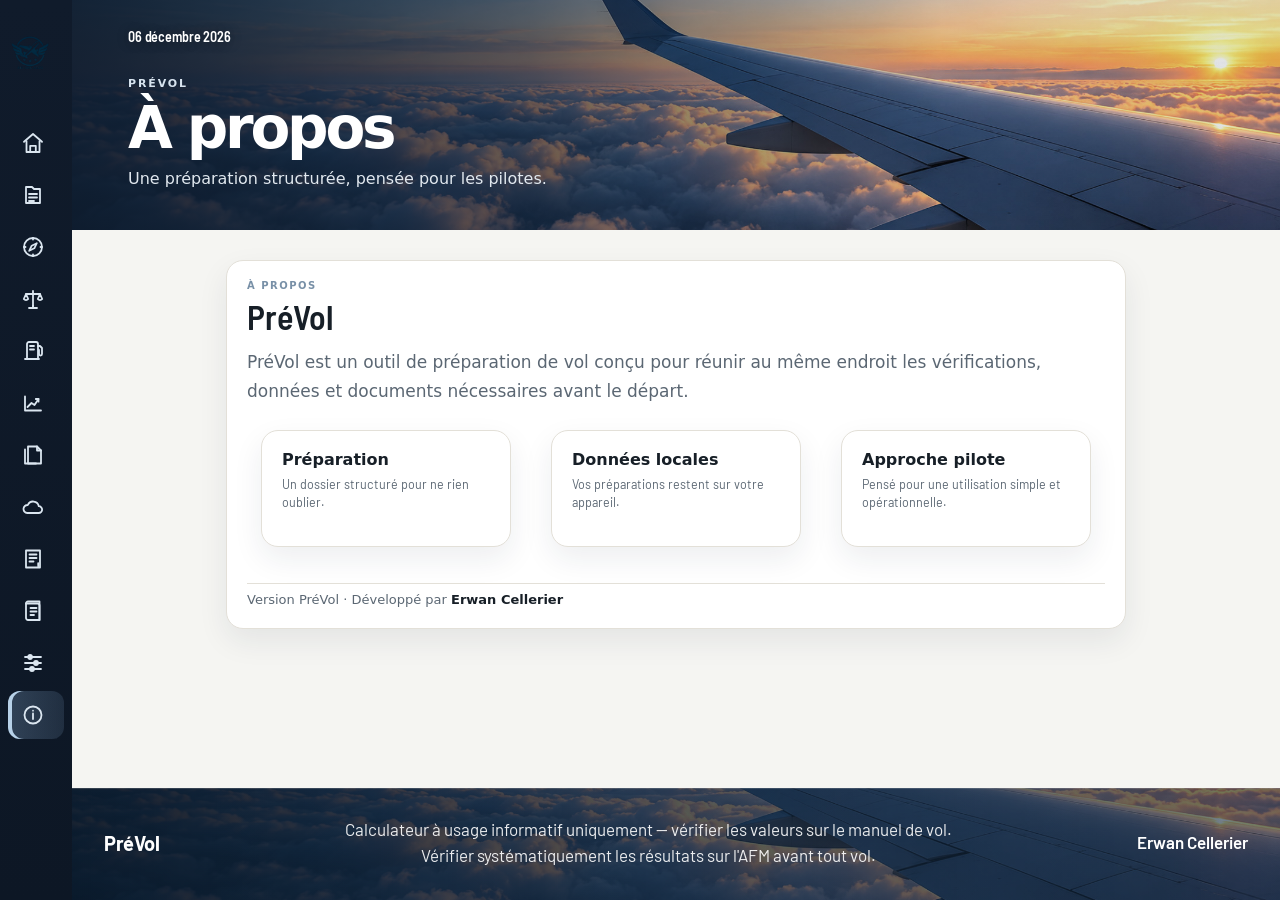
==== a-propos.html @ 547f0817 "Add files via upload" ====
<!DOCTYPE html>

<html lang="fr">
<head>
<meta charset="utf-8"/>
<meta content="width=device-width, initial-scale=1.0, viewport-fit=cover" name="viewport"/>
<title>PréVol — À propos</title>
<meta content="#0a141f" name="theme-color"/>
<link href="./manifest.json" rel="manifest"/>
<link href="./icon-192.png" rel="icon"/>
<link href="./apple-touch-icon.png" rel="apple-touch-icon"/>
<meta content="yes" name="mobile-web-app-capable"/>
<meta content="yes" name="apple-mobile-web-app-capable"/>
<meta content="black-translucent" name="apple-mobile-web-app-status-bar-style"/>
<meta content="PréVol" name="apple-mobile-web-app-title"/>
<script>
// ---- Thème : résolu AVANT le premier affichage ----
// La préférence (auto/light/dark) est en localStorage ; l'attribut
// data-theme sur <html> porte le thème effectivement appliqué. Ce script
// est délibérément placé dans le <head> et exécuté en synchrone : le
// mettre en bas de page ferait apparaître l'interface sombre une fraction
// de seconde avant de basculer en clair.
(function(){
  window.THEME_KEY = 'prevol_theme_v1';
  window.readThemePref = function(){
    try{ return localStorage.getItem(window.THEME_KEY) || 'light'; }catch(e){ return 'auto'; }
  };
  window.applyTheme = function(pref){
    var p = pref || window.readThemePref();
    var dark = true;
    if(p === 'light') dark = false;
    else if(p === 'auto' && window.matchMedia){
      dark = !window.matchMedia('(prefers-color-scheme: light)').matches;
    }
    document.documentElement.setAttribute('data-theme', dark ? 'dark' : 'light');
    var m = document.querySelector('meta[name="theme-color"]');
    if(m) m.setAttribute('content', dark ? '#0a141f' : '#eef1f5');
  };
  window.applyTheme();
  // Suit le réglage iOS en direct quand la préférence est « auto »
  if(window.matchMedia){
    var mq = window.matchMedia('(prefers-color-scheme: light)');
    var onChange = function(){ if(window.readThemePref() === 'auto') window.applyTheme('auto'); };
    if(mq.addEventListener) mq.addEventListener('change', onChange);
    else if(mq.addListener) mq.addListener(onChange);
  }
})();
</script>
<link href="https://fonts.googleapis.com" rel="preconnect"/>
<link href="https://fonts.googleapis.com/css2?family=Barlow+Semi+Condensed:wght@400;500;600;700&amp;family=Barlow:wght@400;500;600&amp;display=swap" rel="stylesheet"/>
<link rel="stylesheet" href="app.css">
<style id="prevol-page-scope">
        /* Page À propos : cette page est un contenu autonome.
           Elle ne doit pas hériter du masque des anciennes vues mono-page. */
        .subpage #pageFlight,.subpage #pageAircraft,.subpage #pageAirport{display:none!important}
        .subpage #pageHome{display:block!important}
        .subpage #pageHome > .about-page-content{display:grid!important}
        </style>
</head>
<body class="subpage" data-view="apropos">
<div class="wrap">
<div class="app-shell">
<aside aria-label="Navigation principale" class="sidebar">
<div class="side-brand">
  <img class="side-brand-logo" src="./logo-air-one-aero.png" alt="Air One Aero">
  <div class="side-brand-copy"><div class="side-name">PréVol</div><div class="side-sub">Préparation de vol</div></div>
</div>
<div class="side-rule"></div>
<nav class="side-nav"><a class="tab nav-page-link" href="index.html"><span class="nav-ico"><svg viewBox="0 0 24 24" aria-hidden="true"><path d="M3 10.8 12 3l9 7.8"/><path d="M5.5 10.2V21h13V10.2"/><path d="M9.2 21v-6.2h5.6V21"/></svg></span><span>Tableau de bord</span></a><a class="tab nav-page-link" href="dossier.html"><span class="nav-ico"><svg viewBox="0 0 24 24" aria-hidden="true"><path d="M5 4h6l2 2h6v14H5z"/><path d="M8 11h8M8 14.5h8M8 18h5"/></svg></span><span>Dossier</span></a><a class="tab nav-page-link" href="navigation.html"><span class="nav-ico"><svg viewBox="0 0 24 24" aria-hidden="true"><circle cx="12" cy="12" r="9"/><path d="m15.8 8.2-2.5 5.1-5.1 2.5 2.5-5.1z"/><path d="M12 3v1.5M21 12h-1.5M12 21v-1.5M3 12h1.5"/></svg></span><span>Navigation</span></a><a class="tab nav-page-link" href="masse-centrage.html"><span class="nav-ico"><svg viewBox="0 0 24 24" aria-hidden="true"><path d="M12 4v15"/><path d="M5 7h14"/><path d="M5 7 2.8 12a2.8 2.8 0 0 0 4.4 0z"/><path d="M19 7 16.8 12a2.8 2.8 0 0 0 4.4 0z"/><path d="M8 21h8"/><path d="M12 19v2"/></svg></span><span>Masse &amp; centrage</span></a><a class="tab nav-page-link" href="carburant.html"><span class="nav-ico"><svg viewBox="0 0 24 24" aria-hidden="true"><path d="M6 20V5a2 2 0 0 1 2-2h7a2 2 0 0 1 2 2v15"/><path d="M4 20h14"/><path d="M9 7h4M9 10.5h4"/><path d="M17 7h2l2 2v6a1.5 1.5 0 0 1-3 0v-4"/></svg></span><span>Carburant</span></a><a class="tab nav-page-link" href="performances.html"><span class="nav-ico"><svg viewBox="0 0 24 24" aria-hidden="true"><path d="M4 19.5V5.5M4 19.5h16"/><path d="m6.5 16 4-4 3 2 4-6"/><path d="M14.8 8H17.5v2.7"/></svg></span><span>Performances</span></a><a class="tab nav-page-link" href="documents.html"><span class="nav-ico"><svg viewBox="0 0 24 24" aria-hidden="true"><path d="M7 3.5h9l4 4V20.5H7z"/><path d="M16 3.5v4h4"/><path d="M4 6.5v14h11"/></svg></span><span>Documents</span></a><a class="tab nav-page-link" href="meteo.html"><span class="nav-ico"><svg viewBox="0 0 24 24" aria-hidden="true"><path d="M6.2 18h11.4a3.4 3.4 0 0 0 .2-6.8A5.8 5.8 0 0 0 6.8 10a4 4 0 0 0-.6 8Z"/></svg></span><span>Météo</span></a><a class="tab nav-page-link" href="notam.html"><span class="nav-ico"><svg viewBox="0 0 24 24" aria-hidden="true"><path d="M5 3.5h14v17H5z"/><path d="M8.5 7.5h7M8.5 11h7M8.5 14.5h4"/><path d="M17.2 16.2v2.3M17.2 20h.01"/></svg></span><span>NOTAM</span></a><a class="tab nav-page-link" href="carnet-de-vol.html"><span class="nav-ico"><svg viewBox="0 0 24 24" aria-hidden="true"><path d="M5 4.5h11.5a2 2 0 0 1 2 2V21H7a2 2 0 0 1-2-2z"/><path d="M5 4.5a2 2 0 0 1 2-2h11.5V21"/><path d="M9.5 9h6M9.5 12.5h6M9.5 16h3.5"/></svg></span><span>Carnet de vol</span></a><a class="tab nav-page-link" href="parametres.html"><span class="nav-ico"><svg viewBox="0 0 24 24" aria-hidden="true"><path d="M4 6h16M4 12h16M4 18h16"/><circle cx="9" cy="6" r="2"/><circle cx="15" cy="12" r="2"/><circle cx="11" cy="18" r="2"/></svg></span><span>Paramètres</span></a><a class="tab nav-page-link active" href="a-propos.html"><span class="nav-ico"><svg viewBox="0 0 24 24" aria-hidden="true"><circle cx="12" cy="12" r="8.5"/><path d="M12 10.5v5.5M12 7.7h.01"/></svg></span><span>À propos</span></a></nav>
<div class="side-spacer"></div>
<div class="side-footer"><span class="net-status"><span class="dot" id="netDot"></span><span id="netStatusLabel">—</span></span><span id="appVersionLine"></span></div>
</aside>
<main class="main-content">
<header class="top">
<div class="hero-copy">
<div class="hero-date" id="hdrDate">—</div>
<div class="hero-kicker">PRÉVOL</div>
<h1>À propos</h1>
<p>Une préparation structurée, pensée pour les pilotes.</p>
</div>
</header>
<div class="page-panel active" id="pageHome">
<section class="card" id="draftBanner" style="display:none;border-color:var(--accent);">
<h2>Dossier en cours retrouvé</h2>
<div class="smallhint" id="draftBannerInfo" style="margin-bottom:10px;"></div>
<div class="btnrow" style="display:flex;gap:10px;flex-wrap:wrap;">
<button class="btnMini primary" id="draftResume" style="flex:1 1 45%;" type="button">Reprendre</button>
<button class="btnMini danger" id="draftDiscard" style="flex:1 1 45%;" type="button">Abandonner</button>
</div>
</section>
<section class="card about-content about-page-content" style="display:grid;gap:24px;max-width:900px;margin:0 auto;">
<div><span class="eyebrow">À PROPOS</span><h2 style="font-size:34px;margin:6px 0 10px;">PréVol</h2><p style="font-size:17px;line-height:1.7;color:var(--muted);margin:0;">PréVol est un outil de préparation de vol conçu pour réunir au même endroit les vérifications, données et documents nécessaires avant le départ.</p></div>
<div class="grid g3">
<div class="card"><b>Préparation</b><p class="smallhint">Un dossier structuré pour ne rien oublier.</p></div>
<div class="card"><b>Données locales</b><p class="smallhint">Vos préparations restent sur votre appareil.</p></div>
<div class="card"><b>Approche pilote</b><p class="smallhint">Pensé pour une utilisation simple et opérationnelle.</p></div>
</div>
<div style="padding-top:8px;border-top:1px solid var(--line);color:var(--muted);font-size:13px;">Version PréVol · Développé par <strong style="color:var(--text);">Erwan Cellerier</strong></div>
</section></div>
<div class="page-panel active" id="pageFlight">
<!-- 1. GENERAL -->
<section class="card view-vol" id="sectionVol">
<h2><span class="idx">01</span> Vol</h2>
<div class="grid g3">
<div class="field"><label>Avion</label>
<select id="aircraftSelect"></select>
<div class="smallhint">Paramètres (masses, bras, tables AFM) dans l'onglet <b>Avions</b>.</div>
</div>
<div class="field"><label>Date (DOF)</label><input id="dof" type="date"/></div>
<div class="field"><label>Départ (ICAO)</label><input id="depIcao" maxlength="4" oninput="this.value=this.value.toUpperCase()" placeholder="LFFI" style="text-transform:uppercase" type="text"/></div>
<div class="field"><label>Arrivée (ICAO)</label><input id="arrIcao" maxlength="4" oninput="this.value=this.value.toUpperCase()" placeholder="LFFI" style="text-transform:uppercase" type="text"/></div>
<div class="field"><label>PIC (nom)</label><input id="picName" placeholder="Nom du commandant de bord" type="text"/></div>
<div class="field"><label>Équipage</label><input id="crew" min="1" type="number" value="1"/></div>
<div class="field opt"><label>Pax total</label><input id="paxTotal" min="0" placeholder="0" type="number"/></div>
<div class="field"><label>Immatriculation</label><input id="registration" readonly="" type="text"/></div>
<div class="field opt"><label>Dégagement (ICAO)</label><input id="altn1" list="apKnownList" maxlength="4" oninput="this.value=this.value.toUpperCase()" placeholder="OACI" style="text-transform:uppercase" type="text"/></div>
<datalist id="apKnownList"></datalist>
</div>
</section>
<!-- 3. MASSE -->
<section class="card view-mass" id="sectionMass">
<div class="section-title-row"><h2><span class="idx">02</span> Masses</h2><a class="section-open-link" href="masse-centrage.html">Ouvrir Masse & centrage ↗</a></div>
<div class="grid g3">
<div class="field"><label>Poids pilote (kg)</label><input id="wPilot" placeholder="kg" type="number"/></div>
<div class="field opt"><label>Poids copilote (kg)</label><input id="wCopilot" placeholder="kg" type="number"/></div>
<div class="field opt"><label>Poids pax arrière (kg)</label><input id="wPaxRear" placeholder="kg" type="number"/></div>
<div class="field opt"><label>Bagages arrière (kg)</label><input id="wBag" placeholder="kg" type="number"/></div>
</div>
<details class="adv" style="display:none;">
<summary>Paramètres avion (masse à vide / bras de levier)</summary>
<div class="grid g3" style="margin-top:12px;">
<div class="field"><label>Masse à vide (kg)</label><input id="emptyWeight" type="number"/></div>
<div class="field"><label>Bras à vide (m)</label><input id="emptyArm" step="0.001" type="number"/></div>
<div class="field"><label>Bras sièges avant (m)</label><input id="armFront" step="0.01" type="number"/></div>
<div class="field"><label>Bras sièges arrière (m)</label><input id="armRear" step="0.01" type="number"/></div>
<div class="field"><label>Bras bagages (m)</label><input id="armBag" step="0.01" type="number"/></div>
<div class="field"><label>Bras réservoir (m)</label><input id="armFuel" step="0.01" type="number"/></div>
</div>
</details>
</section>
<!-- 4. CARBURANT -->
<section class="card view-fuel" id="sectionFuel">
<div class="section-title-row"><h2><span class="idx">03</span> Carburant</h2><a class="section-open-link" href="carburant.html">Ouvrir Carburant ↗</a></div>
<div class="grid g4">
<div class="field"><label>Temps de vol prévu (min)</label><input id="flightTime" placeholder="min" type="number"/></div>
<div class="field"><label>Réserve finale</label>
<select id="reserveType">
<option value="10">TDP de jours (10 min)</option>
<option selected="" value="30">Vol de jour (30 min)</option>
<option value="45">Vol de nuit (45 min)</option>
</select>
</div>
<div class="field"><label>Fuel embarqué (L)</label><input id="fuelOnBoard" placeholder="L" type="number"/>
<div class="smallhint" id="fuelCapacityHint"></div>
</div>
<div class="field" id="altFuelField"><label>Réserve dégagement (L)</label><input id="altReserveL" placeholder="L" type="number"/><div class="smallhint">Carburant nécessaire pour rejoindre <span id="altReserveIcao">le terrain de dégagement</span> depuis la destination.</div></div>
</div>
<details class="adv" style="display:none;">
<summary>Paramètres carburant (consommations, densité)</summary>
<div class="grid g3" style="margin-top:12px;">
<div class="field"><label>Conso croisière (L/h)</label><input id="consoTrip" type="number"/></div>
<div class="field"><label>Conso approche (L/h)</label><input id="consoAppr" type="number"/></div>
<div class="field"><label>Densité carburant (kg/L)</label><input id="fuelDensity" step="0.001" type="number"/></div>
</div>
</details>
</section>
<!-- 4. ENVIRONNEMENT & PISTES -->
<section class="card view-environment" id="sectionEnvironment">
<div class="section-title-row"><h2><span class="idx">04</span> Environnement &amp; pistes</h2><a class="section-open-link" href="performances.html">Ouvrir Performances ↗</a></div>
<div class="subhead wx-only">Bulletin METAR / TAF</div>
<div class="smallhint wx-only" style="margin-bottom:10px;">
      Données Aviation Weather Center (NOAA), gratuites et sans compte.
      Nécessite du réseau ; le dernier bulletin reçu reste consultable hors ligne.
    </div>
<div class="grid g3 wx-only">
<div class="field"><label>Rayon terrains alentour</label>
<select id="wxRadius">
<option value="0">Aucun (vol seul)</option>
<option value="50">50 km</option>
<option selected="" value="100">100 km</option>
<option value="150">150 km</option>
</select>
</div>
<div class="field"><label>Contenu</label>
<select id="wxContent">
<option selected="" value="both">METAR + TAF</option>
<option value="metar">METAR seul</option>
</select>
</div>
<div class="field"><label> </label>
<button class="btnMini primary" id="wxFetchBtn" style="width:100%;" type="button">Récupérer le bulletin</button>
</div>
</div>
<div class="rwyMsg wx-only" id="wxFetchMsg"></div>
<div class="wx-only" id="wxResults" style="margin-top:10px;"></div>
<div class="btnrow wx-only" style="display:flex;gap:10px;flex-wrap:wrap;margin-top:10px;">
<button class="btnMini" id="wxClearBtn" style="display:none;" type="button">Effacer le bulletin</button>
</div>

<div class="smallhint">Le bulletin METAR / TAF se récupère directement dans la section où sont saisis la température, le QNH et le vent.</div>


<div class="subhead" id="depEnvHead" style="margin-top:0;">Départ</div>
<div class="grid g3">
<div class="field"><label>Altitude terrain (ft)</label><input id="terrainAlt" placeholder="ft" type="number"/></div>
<div class="field"><label>Température (°C)</label><input id="temp" placeholder="°C" type="number"/></div>
<div class="field"><label>QNH (hPa)</label><input id="qnh" placeholder="hPa" type="number"/></div>
<div class="field"><label>Vent</label><input id="wind" placeholder="320/20G25" type="text"/><div class="smallhint" id="windDepHint"></div></div>
<div class="field"><label>Nature de piste</label>
<select id="pisteType"><option value="1">Dur</option><option value="1.15">Herbe</option></select>
<div class="smallhint" id="pisteTypeNote"></div>
</div>
<div class="field"><label>État de piste</label>
<select id="pisteEtat"><option value="1">Sèche</option><option value="1.25">Mouillée</option></select>
</div>
<div class="field"><label>Piste (QFU)</label>
<select id="rwyDepSel"></select>
<input id="rwyDepTxt" maxlength="3" placeholder="ex. 07" style="text-transform:uppercase;display:none;" type="text"/>
</div>
</div>
<div class="smallhint" id="wxAutoDep" style="margin-top:6px;color:var(--accent);"></div>
<div class="grid g3" style="margin-top:8px;">
<div class="field"><label>TODA (m)</label><input id="toda" placeholder="m" type="number"/></div>
<div class="field"><label>ASDA (m)</label><input id="asda" placeholder="m" type="number"/></div>
<div class="field"><label>LDA (m)</label><input id="lda" placeholder="m" type="number"/></div>
</div>
<!-- Même terrain mais vol long : la météo peut changer pendant le vol -->
<div id="sameFieldWxBlock" style="display:none;">
<div class="subhead">Météo à l'atterrissage <span style="text-transform:none;font-family:var(--body);">(vol ≥ 60 min — même terrain)</span></div>
<div class="grid g3">
<div class="field"><label>Température (°C)</label><input id="tempLdg" placeholder="°C" type="number"/></div>
<div class="field"><label>QNH (hPa)</label><input id="qnhLdg" placeholder="hPa" type="number"/></div>
<div class="field"><label>Vent</label><input id="windLdg" placeholder="320/20G25" type="text"/><div class="smallhint" id="windLdgHint"></div></div>
<div class="field"><label>Piste à l'atterrissage</label>
<select id="rwyLdgSel"></select>
<input id="rwyLdgTxt" maxlength="3" placeholder="ex. 25" style="text-transform:uppercase;display:none;" type="text"/>
</div>
</div>
<div class="grid g3" style="margin-top:8px;">
<div class="field"><label>LDA de cette piste (m)</label><input id="ldaLdg" placeholder="m" type="number"/></div>
<div class="field"><label>Nature de piste</label>
<select id="pisteTypeLdg"><option value="1">Dur</option><option value="1.15">Herbe</option></select>
<div class="smallhint" id="pisteTypeLdgNote"></div>
</div>
<div class="field"><label>État de piste</label>
<select id="pisteEtatLdg"><option value="1">Sèche</option><option value="1.25">Mouillée</option></select>
</div>
</div>
<div class="smallhint" style="margin-top:6px;">Laisse les champs météo vides pour réutiliser les conditions du décollage. Choisir la piste d'atterrissage remplit automatiquement sa LDA et son revêtement.</div>
<div class="smallhint" id="wxAutoLdg" style="margin-top:4px;color:var(--accent);"></div>
</div>
<div id="arrRunwayBlock" style="display:none;">
<div class="subhead">Arrivée — <span id="arrRunwayIcao"></span></div>
<div class="grid g3">
<div class="field"><label>Altitude terrain (ft)</label><input id="terrainAltArr" placeholder="ft" type="number"/></div>
<div class="field"><label>Température (°C)</label><input id="tempArr" placeholder="°C" type="number"/></div>
<div class="field"><label>QNH (hPa)</label><input id="qnhArr" placeholder="hPa" type="number"/></div>
<div class="field"><label>Vent</label><input id="windArr" placeholder="320/20G25" type="text"/><div class="smallhint" id="windArrHint"></div></div>
<div class="field"><label>Nature de piste</label>
<select id="pisteTypeArr"><option value="1">Dur</option><option value="1.15">Herbe</option></select>
<div class="smallhint" id="pisteTypeArrNote"></div>
</div>
<div class="field"><label>État de piste</label>
<select id="pisteEtatArr"><option value="1">Sèche</option><option value="1.25">Mouillée</option></select>
</div>
<div class="field"><label>Piste (QFU)</label>
<select id="rwyArrSel"></select>
<input id="rwyArrTxt" maxlength="3" placeholder="ex. 25" style="text-transform:uppercase;display:none;" type="text"/>
</div>
</div>
<div class="smallhint" id="wxAutoArr" style="margin-top:6px;color:var(--accent);"></div>
<div class="grid g3" style="margin-top:8px;">
<div class="field"><label>TODA (m)</label><input id="todaArr" placeholder="m" type="number"/></div>
<div class="field"><label>ASDA (m)</label><input id="asdaArr" placeholder="m" type="number"/></div>
<div class="field"><label>LDA (m)</label><input id="ldaArr" placeholder="m" type="number"/></div>
</div>
</div>
<!-- Enregistrement d'une piste dans la base de données -->
<div class="rwyEditor" id="rwyEditor" style="display:none;">
<div class="rwyEdHead">
<h3>Enregistrer une piste</h3>
<div class="rwyEdIcaoPick">
<select id="rwyEdIcaoSel"></select>
<input id="rwyEdIcaoTxt" maxlength="4" placeholder="OACI" style="text-transform:uppercase;display:none;" type="text"/>
</div>
</div>
<div class="grid g3">
<div class="field"><label>Piste (numéro)</label><input id="rwyEdDesig" maxlength="3" placeholder="ex. 03" style="text-transform:uppercase" type="text"/></div>
<div class="field"><label>Orientation magnétique (°)</label><input id="rwyEdQfu" max="359" min="0" placeholder="ex. 072" type="number"/></div>
<div class="field"><label>Altitude terrain (ft)</label><input id="rwyEdElev" placeholder="ft" type="number"/></div>
<div class="field"><label>Revêtement</label>
<select id="rwyEdSurface"><option value="1">Dur</option><option value="1.15">Herbe</option></select>
</div>
</div>
<div class="grid g3" style="margin-top:8px;">
<div class="field"><label>TODA (m)</label><input id="rwyEdToda" placeholder="m" type="number"/></div>
<div class="field"><label>ASDA (m)</label><input id="rwyEdAsda" placeholder="m" type="number"/></div>
<div class="field"><label>LDA (m)</label><input id="rwyEdLda" placeholder="m" type="number"/></div>
</div>
<div class="btnrow">
<button class="primary" id="rwyEdSave" type="button">Enregistrer la piste</button>
<button id="rwyEdCancel" type="button">Annuler</button>
</div>
<div class="rwyMsg" id="rwyEdMsg"></div>
</div>
<div class="smallhint" id="apStatusHint" style="margin-top:12px;"></div>
<div class="btnrow" style="display:flex;gap:10px;flex-wrap:wrap;margin-top:10px;">
<button class="btnMini" id="rwyAddBtn" type="button">+ Ajouter / modifier une piste</button>
</div>
</section>
<!-- 5. OPTIONNEL / CARTOUCHE -->
<section class="card view-folder" id="sectionCartouche">
<h2><span class="idx">05</span> Cartouche folder <span style="font-weight:400;color:var(--muted);text-transform:none;font-family:var(--body);font-size:12px;">(pour la page de garde du PDF)</span></h2>
<div class="grid g3">
<div class="field opt"><label>MEL</label><input id="mel" placeholder="RAS" type="text"/></div>
<div class="field opt"><label>PPR</label><input id="ppr" placeholder="N/A" type="text"/></div>
<div class="field opt"><label>EOBT (UTC)</label><input id="eobt" type="time"/></div>
</div>
</section>
<!-- 7. DOCUMENTS & PILOTE -->
<section class="card view-docs" id="sectionDocs">
<div class="section-title-row"><h2><span class="idx">06</span> Documents &amp; Pilote</h2><a class="section-open-link" href="documents.html">Ouvrir Documents ↗</a></div>
<div class="subhead">Documents avion</div>
<div class="checklist">
<label class="chk"><input id="docAFM" type="checkbox"/><span>Manuel de vol (AFM)</span></label>
<label class="chk"><input id="docCertReg" type="checkbox"/><span>Certificat d'immatriculation</span></label>
<label class="chk"><input id="docCertNav" type="checkbox"/><span>Certificat de navigabilité</span></label>
<label class="chk"><input id="docNoise" type="checkbox"/><span>Certificat de limitation de nuisance</span></label>
<label class="chk"><input id="docRadioLic" type="checkbox"/><span>Licence de station radio</span></label>
<label class="chk"><input id="docInsurance" type="checkbox"/><span>Attestation d'assurance RC</span></label>
<label class="chk"><input id="docTechLog" type="checkbox"/><span>Carnet de route / carnet de suivi</span></label>
<label class="chk"><input id="docWeighing" type="checkbox"/><span>Rapport de pesée</span></label>
<label class="chk"><input id="docIntercept" type="checkbox"/><span>Signaux visuels d'interception</span></label>
<label class="chk"><input id="docSAR" type="checkbox"/><span>Infos SAR de la zone survolée</span></label>
<label class="chk"><input id="docMEL" type="checkbox"/><span>MEL</span></label>
</div>
<div class="subhead">Documents pilote</div>
<div class="checklist">
<label class="chk"><input id="docLicence" type="checkbox"/><span>Licence</span></label>
<label class="chk"><input id="docMedical" type="checkbox"/><span>Certificat médical</span></label>
<label class="chk"><input id="docId" type="checkbox"/><span>Pièce d'identité / passeport / visa / vaccins</span></label>
<label class="chk"><input id="docDoc" type="checkbox"/><span>Documentation</span></label>
</div>
<div class="subhead">IMSAFE — Aptitude du pilote</div>
<div class="checklist">
<label class="chk"><input class="imsafe" id="imIllness" type="checkbox"/><span><b>I</b>llness — un symptôme ?</span></label>
<label class="chk"><input class="imsafe" id="imMedication" type="checkbox"/><span><b>M</b>edication — traitement en cours ?</span></label>
<label class="chk"><input class="imsafe" id="imStress" type="checkbox"/><span><b>S</b>tress — pression, soucis ?</span></label>
<label class="chk"><input class="imsafe" id="imAlcohol" type="checkbox"/><span><b>A</b>lcohol — consommé dans les 8h ?</span></label>
<label class="chk"><input class="imsafe" id="imFatigue" type="checkbox"/><span><b>F</b>atigue — pas assez reposé ?</span></label>
<label class="chk"><input class="imsafe" id="imEmotion" type="checkbox"/><span><b>E</b>motion — perturbé ?</span></label>
</div>
<div class="imsafe-status" id="imsafeStatus"></div>
</section>
<!-- 8. METEO & NOTAM -->
<section class="card view-weather" id="sectionWeather">
<div class="section-title-row wx-only notam-only"><h2 class="wx-only notam-only"><span class="idx">07</span> Météo &amp; NOTAM</h2><a class="section-open-link" href="meteo.html">Ouvrir Météo ↗</a></div>
<div class="subhead wx-only">Éléments consultés</div>
<div class="checklist wx-only">
<label class="chk"><input id="wxEuroc" type="checkbox"/><span>EUROC</span></label>
<label class="chk"><input id="wxSigChart" type="checkbox"/><span>SIG WX Chart</span></label>
<label class="chk"><input id="wxWintem" type="checkbox"/><span>WINTEM</span></label>
<label class="chk"><input id="wxSigmet" type="checkbox"/><span>SIGMET / METAR / TAF</span></label>
<label class="chk"><input id="wxMinima" type="checkbox"/><span>Planning minima</span></label>
<label class="chk"><input id="wxMaritime" type="checkbox"/><span>Survol maritime (vagues, T° eau)</span></label>
</div>
<div class="field wx-only" style="margin-top:12px;"><label>Minima de planification (T/O, dégagements, destination)</label><textarea id="wxMinimaText" placeholder="ICAO / RWY-APP / minima / météo / remarques"></textarea></div>
<div class="smallhint">Le bulletin METAR / TAF se récupère directement dans la section où sont saisis la température, le QNH et le vent.</div>

<div class="subhead wx-only">Cartes (TEMSI / WINTEM / SIGWX)</div>
<div class="smallhint wx-only" style="margin-bottom:10px;">
      Les cartes Météo-France ne sont pas récupérables automatiquement (accès Aeroweb
      authentifié, images sous copyright). Télécharge ton dossier depuis Aeroweb, puis
      importe-le ici : ses pages seront jointes à la fin du document généré.
    </div>
<div class="btnrow wx-only" style="display:flex;gap:10px;flex-wrap:wrap;">
<a class="btnMini" href="https://aviation.meteo.fr/login.php" rel="noopener" target="_blank">Ouvrir Aeroweb ↗</a>
<label class="btnMini primary" for="wxDocInput" style="cursor:pointer;">Importer le dossier (PDF)</label>
<input accept="application/pdf,image/*" id="wxDocInput" style="display:none;" type="file"/>
<button class="btnMini" id="wxDocClear" style="display:none;" type="button">Retirer</button>
</div>
<div class="rwyMsg wx-only" id="wxDocMsg"></div>
<div class="wx-only" id="wxDocPreview"></div>
<div class="subhead notam-only">NOTAMs</div>
<div class="checklist notam-only">
<label class="chk"><input id="notamAirport" type="checkbox"/><span>NOTAMs aérodrome</span></label>
<label class="chk"><input id="notamFir" type="checkbox"/><span>NOTAMs FIR</span></label>
<label class="chk"><input id="notamAip" type="checkbox"/><span>AIP SUP / AIC</span></label>
<label class="chk"><input id="notamRaim" type="checkbox"/><span>RAIM check</span></label>
</div>
<div class="smallhint notam-only" style="margin:10px 0;">
      Les NOTAM français (PIB Trajet) proviennent du SIA / Olivia, qui exige une
      authentification : ils ne peuvent pas être récupérés automatiquement.
      Génère ton PIB puis importe-le ici — ses pages seront jointes au dossier,
      juste après la page NOTAM.
    </div>
<div class="btnrow notam-only" style="display:flex;gap:10px;flex-wrap:wrap;">
<a class="btnMini" href="https://sofia-briefing.aviation-civile.gouv.fr/" rel="noopener" target="_blank">Ouvrir SOFIA-Briefing ↗</a>
<label class="btnMini primary" for="ntmDocInput" style="cursor:pointer;">Importer le PIB (PDF)</label>
<input accept="application/pdf,image/*" id="ntmDocInput" style="display:none;" type="file"/>
<button class="btnMini" id="ntmDocClear" style="display:none;" type="button">Retirer</button>
</div>
<div class="rwyMsg notam-only" id="ntmDocMsg"></div>
<div class="notam-only" id="ntmDocPreview"></div>
<div class="subhead wx-only">Annexe libre</div>
<div class="smallhint wx-only" style="margin-bottom:10px;">
      Tout document ou photo à joindre au dossier (devis, autorisation, carte
      annotée, capture d'écran…) : les pages seront ajoutées à la toute fin
      du document imprimé.
    </div>
<div class="btnrow wx-only" style="display:flex;gap:10px;flex-wrap:wrap;">
<label class="btnMini primary" for="freeDocInput" style="cursor:pointer;">Ajouter une pièce jointe (PDF/photo)</label>
<input accept="application/pdf,image/*" id="freeDocInput" style="display:none;" type="file"/>
<button class="btnMini" id="freeDocClear" style="display:none;" type="button">Retirer</button>
</div>
<div class="rwyMsg wx-only" id="freeDocMsg"></div>
<div class="wx-only" id="freeDocPreview"></div>
</section>
<!-- 11. EQUIPEMENTS SECURITE -->
<section class="card view-decision" id="sectionSafety">
<h2><span class="idx">08</span> Équipements de sécurité &amp; TEM</h2>
<div class="checklist">
<label class="chk"><input id="eqFirstAid" type="checkbox"/><span>Trousse premiers secours</span></label>
<label class="chk"><input id="eqOxygen" type="checkbox"/><span>Oxygène supplémentaire</span></label>
<label class="chk"><input id="eqExtinguisher" type="checkbox"/><span>Extincteur à main</span></label>
<label class="chk"><input id="eqLifeJacket" type="checkbox"/><span>Gilet de sauvetage</span></label>
<label class="chk"><input id="eqLifeRaft" type="checkbox"/><span>Canot de sauvetage</span></label>
<label class="chk"><input id="eqPaxBrief" type="checkbox"/><span>Consignes passagers données</span></label>
<label class="chk"><input id="eqVest" type="checkbox"/><span>Gilet jaune de sécurité</span></label>
</div>
</section>
<!-- 12. MENACES GENERALES & DECISION -->
<section class="card view-decision" id="sectionDecision">
<h2><span class="idx">09</span> Menaces générales &amp; décision</h2>
<div class="field"><label>Revue des menaces spécifiques du vol &amp; mitigations</label><textarea id="genThreats"></textarea></div>
<div class="grid g2">
<div class="field"><label>Décision</label>
<select id="decision"><option value="GO">GO</option><option value="NOGO">NOGO</option></select>
</div>
<div class="field opt"><label>Commentaire décision</label><input id="decisionNote" type="text"/></div>
</div>
</section>
<div class="runbar">
<button id="computeBtn">Calculer</button>
<button id="saveDossierBtn">Enregistrer</button>
<button disabled="" id="pdfBtn">Générer PDF</button>
</div>
<div class="results" id="results">
<div class="verdict" id="verdict"></div>
<div class="feuille" id="resultSheet"></div>
<section class="card" id="lastMinuteCard">
<h2>Dernière minute</h2>
<div class="smallhint" style="margin-bottom:12px;">
        Conditions reçues au point d'attente : corrige ici sans rouvrir le
        formulaire. Chaque modification recalcule immédiatement et met à jour
        les résultats ci-dessus. Les valeurs sont reportées dans le dossier.
      </div>
<div class="grid g2">
<div class="field"><label>Vent</label>
<input class="noSave" id="lmWind" placeholder="320/20G25" type="text"/>
</div>
<div class="field"><label>Piste</label>
<select class="noSave" id="lmRwy"></select>
</div>
<div class="field"><label>Température (°C)</label>
<input class="noSave" id="lmTemp" placeholder="°C" type="number"/>
</div>
<div class="field"><label>QNH (hPa)</label>
<input class="noSave" id="lmQnh" placeholder="hPa" type="number"/>
</div>
</div>
<div class="readout" id="lmDelta" style="margin-top:12px;"></div>
</section>
<section class="card" id="loadFixCard" style="display:none;">
<h2>Correction de chargement</h2>
<div id="loadFixBody"></div>
</section>
</div>
<div id="printReportWrap">
<div class="hint" id="printHint"></div>
<div class="btnrow" style="display:flex;gap:10px;flex-wrap:wrap;margin-bottom:16px;">
<button class="btnMini primary" id="reportPrintBtn" style="flex:1 1 auto;padding:14px;" type="button">🖨️ Imprimer / Enregistrer en PDF</button>
<button class="btnMini" id="reportNewFlightBtn" style="flex:1 1 auto;padding:14px;" type="button">✈︎ Nouveau dossier de vol</button>
</div>
<div id="printScaler"><div id="printReport"></div></div>
</div>
</div><!-- /pageFlight -->
<!-- ==================== PAGE 2 : AVIONS ==================== -->
<div class="page-panel" id="pageAircraft">
<section class="card">
<h2>Avions enregistrés</h2>
<div id="acList"></div>
<div class="btnrow" style="display:flex;gap:10px;flex-wrap:wrap;margin-top:12px;">
<button class="btnMini primary" id="acNewBtn" type="button">+ Nouvel avion</button>
<button class="btnMini" id="acShareBtn" type="button">Partager / sauvegarder</button>
</div>
<div id="acShareZone" style="display:none;margin-top:12px;">
<label>Base avions</label>
<textarea id="acShareText" style="min-height:80px;font-family:var(--code);font-size:11px;"></textarea>
<div class="btnrow" style="display:flex;gap:10px;margin-top:8px;flex-wrap:wrap;">
<button class="btnMini" id="acImportBtn" type="button">Restaurer depuis le texte</button>
<button class="btnMini" id="acLinkBtn" type="button">Créer un lien de partage</button>
</div>
<div class="rwyMsg" id="acShareMsg"></div>
</div>
</section>
<!-- Questionnaire guidé -->
<section class="card" id="acWizardCard" style="display:none;">
<h2><span id="wizTitle">Nouvel avion</span></h2>
<div class="wizBar"><div class="wizBarFill" id="wizBarFill"></div></div>
<div class="wizStepLabel" id="wizStepLabel"></div>
<div class="wizIntro" id="wizIntro"></div>
<div id="wizBody"></div>
<div class="rwyMsg" id="wizMsg"></div>
<div class="btnrow" style="display:flex;gap:10px;flex-wrap:wrap;margin-top:16px;">
<button class="btnMini" id="wizPrevBtn" type="button">Précédent</button>
<button class="btnMini primary" id="wizNextBtn" type="button">Suivant</button>
<button class="btnMini" id="wizQuitBtn" type="button">Abandonner</button>
</div>
</section>
<!-- Fiche avion (saisie / vérification) -->
<section class="card" id="acEditorCard" style="display:none;">
<h2>Fiche avion <span style="font-weight:400;color:var(--muted);text-transform:none;font-family:var(--body);font-size:12px;">(saisie directe)</span></h2>
<div class="subhead" style="margin-top:0;">Identification</div>
<div class="grid g3">
<div class="field"><label>Immatriculation</label><input id="acfKey" maxlength="10" placeholder="F-GTPD" style="text-transform:uppercase" type="text"/></div>
<div class="field"><label>Type</label><input id="acfType" placeholder="DR400-140B" type="text"/></div>
<div class="field"><label>Libellé affiché</label><input id="acfLabel" placeholder="F-GTPD — Robin DR400-140B" type="text"/></div>
</div>
<div class="subhead">Masse &amp; centrage</div>
<div class="grid g3">
<div class="field"><label>Masse à vide (kg)</label><input id="acfEmptyWeight" placeholder="kg" type="number"/></div>
<div class="field"><label>Bras à vide (m)</label><input id="acfEmptyArm" placeholder="m" step="0.001" type="number"/></div>
<div class="field"><label>Bras sièges avant (m)</label><input id="acfArmFront" placeholder="m" step="0.01" type="number"/></div>
<div class="field"><label>Bras sièges arrière (m)</label><input id="acfArmRear" placeholder="m" step="0.01" type="number"/></div>
<div class="field"><label>Bras bagages (m)</label><input id="acfArmBag" placeholder="m" step="0.01" type="number"/></div>
<div class="field"><label>Bras réservoir (m)</label><input id="acfArmFuel" placeholder="m" step="0.01" type="number"/></div>
</div>
<div class="subhead">Enveloppe de centrage</div>
<div class="grid g3">
<div class="field"><label>Limite avant basse (mm)</label><input id="acfEnvFwdLow" placeholder="mm" type="number"/></div>
<div class="field"><label>Limite avant haute (mm)</label><input id="acfEnvFwdHigh" placeholder="mm" type="number"/></div>
<div class="field"><label>Masse de rupture (kg)</label><input id="acfEnvBreakW" placeholder="kg" type="number"/></div>
<div class="field"><label>Limite arrière (mm)</label><input id="acfEnvAft" placeholder="mm" type="number"/></div>
<div class="field"><label>Masse mini (kg)</label><input id="acfEnvWmin" placeholder="kg" type="number"/></div>
<div class="field"><label>Masse max CAT N (kg)</label><input id="acfEnvWmax" placeholder="kg" type="number"/></div>
<div class="field opt"><label>Masse max CAT U (kg)</label><input id="acfEnvWmaxU" placeholder="kg" type="number"/></div>
</div>
<div class="subhead">Carburant</div>
<div class="grid g3">
<div class="field"><label>Conso croisière (L/h)</label><input id="acfConsoTrip" placeholder="L/h" type="number"/></div>
<div class="field"><label>Conso approche (L/h)</label><input id="acfConsoAppr" placeholder="L/h" type="number"/></div>
<div class="field"><label>Densité (kg/L)</label><input id="acfFuelDensity" placeholder="0.72" step="0.001" type="number"/></div>
<div class="field"><label>Capacité utilisable (L)</label><input id="acfFuelCapacity" placeholder="L" type="number"/></div>
<div class="field"><label>Détail capacité</label><input id="acfFuelCapacityNote" placeholder="109 L + 50 L" type="text"/></div>
</div>
<div class="subhead">Tables AFM — distances</div>
<div class="smallhint" style="margin-bottom:10px;">
        Une ligne par altitude pression, une colonne par masse. Valeurs séparées par des virgules.
      </div>
<div class="grid g2">
<div class="field"><label>Altitudes pression (ft)</label><input id="acfPaLevels" placeholder="0, 2000, 4000, 6000, 8000" type="text"/></div>
<div class="field"><label>Masses (kg)</label><input id="acfMassLevels" placeholder="800, 850, 900, 950, 1000" type="text"/></div>
</div>
<div class="field" style="margin-top:8px;"><label>Décollage (m) — une ligne par altitude</label><textarea id="acfToTable" placeholder="360, 390, 425, 465, 510
430, 470, 520, 600, 660"></textarea></div>
<div class="field"><label>Atterrissage (m) — une ligne par altitude</label><textarea id="acfLdTable" placeholder="410, 435, 460, 490, 525
435, 460, 495, 520, 555"></textarea></div>
<div class="grid g2" style="margin-top:8px;">
<div class="field opt"><label>Référence AFM</label><input id="acfAfmRef" placeholder="AFM ... (§5.03 / §5.07)" type="text"/></div>
<div class="field opt"><label>Référence pesée</label><input id="acfWeighingRef" placeholder="rapport de pesée du ..." type="text"/></div>
</div>
<div class="btnrow" style="display:flex;gap:10px;flex-wrap:wrap;margin-top:16px;">
<button class="btnMini primary" id="acSaveBtn" type="button">Enregistrer l'avion</button>
<button class="btnMini" id="acCancelBtn" type="button">Annuler</button>
</div>
<div class="rwyMsg" id="acSaveMsg"></div>
</section>
</div><!-- /pageAircraft -->
<!-- ==================== PAGE 3 : AÉRODROMES ==================== -->
<div class="page-panel" id="pageAirport">
<section class="card">
<h2>Aérodromes enregistrés</h2>
<div id="apList"></div>
<div class="btnrow" style="display:flex;gap:10px;flex-wrap:wrap;margin-top:12px;">
<button class="btnMini primary" id="apNewBtn" type="button">+ Nouvel aérodrome</button>
</div>
</section>
<section class="card" id="apEditorCard" style="display:none;">
<h2>Fiche aérodrome</h2>
<div class="grid g3">
<div class="field"><label>Code OACI</label><input id="apfIcao" maxlength="4" placeholder="LFFI" style="text-transform:uppercase" type="text"/></div>
<div class="field opt"><label>Nom</label><input id="apfName" placeholder="Ancenis" type="text"/></div>
<div class="field"><label>Altitude terrain (ft)</label><input id="apfElev" placeholder="ft" type="number"/></div>
</div>
<div class="grid g3">
<div class="field opt"><label>Latitude (°)</label><input id="apfLat" placeholder="47.4072" step="0.0001" type="number"/></div>
<div class="field opt"><label>Longitude (°)</label><input id="apfLon" placeholder="-1.1789" step="0.0001" type="number"/></div>
</div>
<div class="smallhint" style="margin-top:-4px;">Décimales, Sud/Ouest en négatif. Sert au bulletin météo « terrains alentour ».</div>
<div class="subhead">Importer une carte VAC</div>
<div class="smallhint" style="margin-bottom:10px;">
        Charge le PDF de la carte VAC (SIA/Aeroweb) : les champs ci-dessus et les
        pistes sont pré-remplis automatiquement. <b>Les distances de piste sont les
        plus sujettes à erreur de lecture — vérifie-les systématiquement contre la
        carte</b> avant d'enregistrer.
      </div>
<div class="btnrow" style="display:flex;gap:10px;flex-wrap:wrap;">
<label class="btnMini primary" for="vacInput" style="cursor:pointer;">Charger la carte VAC (PDF)</label>
<input accept="application/pdf" id="vacInput" style="display:none;" type="file"/>
</div>
<div class="rwyMsg" id="vacMsg"></div>
<div id="vacPreview"></div>
<div class="subhead">Pistes</div>
<div class="smallhint" style="margin-bottom:10px;">
        Deux axes minimum. Saisir un axe crée automatiquement son opposé (03 → 21) ;
        complète ensuite ses propres distances, qui peuvent différer.
      </div>
<div id="apfRunwayRows"></div>
<div class="btnrow" style="display:flex;gap:10px;flex-wrap:wrap;margin-top:10px;">
<button class="btnMini" id="apfAddRwyBtn" type="button">+ Ajouter un axe de piste</button>
</div>
<div class="btnrow" style="display:flex;gap:10px;flex-wrap:wrap;margin-top:16px;">
<button class="btnMini primary" id="apfSaveBtn" type="button">Enregistrer l'aérodrome</button>
<button class="btnMini" id="apfCancelBtn" type="button">Annuler</button>
</div>
<div class="rwyMsg" id="apfSaveMsg"></div>
</section>
<section class="card">
<h2>Sauvegarde &amp; partage</h2>
<div class="smallhint" id="apSharedState" style="margin-bottom:10px;"></div>
<label>Base aérodromes</label>
<textarea id="apExportText" style="min-height:90px;font-family:var(--code);font-size:11px;"></textarea>
<div class="btnrow" style="display:flex;gap:10px;margin-top:8px;flex-wrap:wrap;">
<button class="btnMini primary" id="apShareLinkBtn" type="button">Créer un lien de partage</button>
<button class="btnMini" id="apRebuildBtn" type="button">Régénérer le fichier HTML</button>
<button class="btnMini" id="apImportBtn" type="button">Restaurer depuis le texte</button>
<button class="btnMini" id="apDownloadBtn" type="button">airports.json</button>
</div>
<div class="rwyMsg" id="apImportMsg"></div>
<div class="smallhint" style="margin-top:12px;line-height:1.7;">
<b>Un seul fichier, un seul lien — deux méthodes :</b><br/>
<b>1. Lien de partage</b> — la base voyage dans le lien. Ouvre-le sur l'autre appareil,
        elle s'y installe toute seule.<br/>
<b>2. Régénérer le fichier</b> — télécharge une version du HTML avec ta base intégrée.
        Redépose ce fichier seul sur Netlify.
      </div>
</section>
</div><!-- /pageAirport -->
<footer class="premium-footer">
<div class="premium-footer-inner">
<div class="premium-footer-brand">PréVol</div>
<div class="premium-footer-legal">
<div>Calculateur à usage informatif uniquement — vérifier les valeurs sur le manuel de vol.</div>
<div>Vérifier systématiquement les résultats sur l'AFM avant tout vol.</div>
</div>
<div class="premium-footer-author">Erwan Cellerier</div>
</div>
</footer>
</main>
</div><!-- /app-shell -->
</div>
<script src="app.js"></script>
</body>
</html>
---- app.css ----
/* ============================================================
   PréVol — feuille de style unique, partagée par toutes les pages.
   Extraite le 07/09/2026 des blocs <style> qui étaient recopiés
   dans les douze fichiers HTML. Les règles qui n'existaient que
   sur certaines pages sont regroupées à la fin : elles sont
   toutes portées par une classe (.fuel-page, .nav-page-link…),
   donc sans effet sur les pages qui ne les utilisent pas.
   ============================================================ */

  :root{
    --bg:#0D1115;
    --panel:#161C22;
    --panel2:#11161B;
    --line:#262F38;
    --text:#E8EBED;
    --muted:#8B97A1;
    --accent:#6FA3D8;
    --accent-soft:#233245;
    --accent-strong:#4C87BE;
    --green:#3fbf7f;
    --red:#e2534b;
    /* Teintes dérivées, extraites du code pour rendre le thème permutable */
    --input-bg:#0C1014;
    --readout-bg:#12171C;
    --btn-bg:#1C232A;
    --placeholder:#57626C;
    --on-accent:#0A1015;      /* texte posé sur un aplat d'accent */
    --warn:#e0796d;
    --warn-soft:#f0b5ad;
    --ok:#5fd08a;
    --footer-fg:#556270;
    --hairline:rgba(255,255,255,0.06);
    --chip-bg:rgba(111,163,216,.10);
    --track-bg:rgba(255,255,255,.08);
    --grid-line:rgba(255,255,255,0);
    --statusbar:#0D1115;     /* bande sous l'heure iOS, sombre dans les deux thèmes */
    /* Rayons et ombres : vocabulaire commun à toutes les surfaces posées
       (cartes, feuille de résultat, cartouche, éditeurs) */
    --r-sm:9px;
    --r-md:13px;
    --r-lg:20px;
    --shadow-card:0 1px 2px rgba(0,0,0,.35), 0 10px 26px -14px rgba(0,0,0,.6);
    --shadow-pop:0 16px 40px -16px rgba(0,0,0,.65);
    --gutter:calc(14px + env(safe-area-inset-right));
    --gutter-l:calc(14px + env(safe-area-inset-left));
    /* Une seule famille, deux chasses : la condensée porte les chiffres et les
       titres, la normale le texte courant. La chasse fixe est réservée aux
       données brutes (METAR, TAF, sauvegardes) où l'alignement fait sens. */
    --mono: 'Barlow Semi Condensed', sans-serif;
    --disp: 'Barlow Semi Condensed', sans-serif;
    --body: 'Barlow', system-ui, sans-serif;
    --code: ui-monospace, 'SF Mono', Menlo, monospace;
  }

  /* ---- Thème clair (plein soleil) ----
     L'attribut data-theme porte le thème RÉSOLU (light/dark) ; la préférence
     du pilote (auto/light/dark) vit dans localStorage et est traduite ici
     par un script placé dans le <head>, avant le premier affichage. */
  :root[data-theme="light"]{
    --bg:#F0EEE8;
    --panel:#FFFFFF;
    --panel2:#FAF9F5;
    --line:#E3E0D8;
    --text:#171F27;
    --muted:#5B6773;
    --accent:#215E8C;
    --accent-soft:#DCE8F1;
    --accent-strong:#164B71;
    --green:#1a7d43;
    --red:#b02a20;
    --input-bg:#FFFFFF;
    --readout-bg:#F5F3EE;
    --btn-bg:#F1EFE9;
    --placeholder:#93A0AB;
    --on-accent:#FFFFFF;
    --warn:#a8281e;
    --warn-soft:#7d1c14;
    --ok:#146b38;
    --footer-fg:#818C95;
    --hairline:rgba(15,25,35,0.08);
    --chip-bg:rgba(33,94,140,.07);
    --track-bg:rgba(15,25,35,.08);
    --grid-line:transparent;
    --shadow-card:0 1px 2px rgba(30,40,55,.05), 0 12px 26px -16px rgba(30,40,55,.18);
    --shadow-pop:0 18px 40px -16px rgba(30,40,55,.26);
  }
  *{box-sizing:border-box;}
  html,body{margin:0;padding:0;background:var(--bg);color:var(--text);font-family:var(--body);}

  /* iOS affiche l'heure et la batterie en blanc en mode appli installée
     (apple-mobile-web-app-status-bar-style: black-translucent), et cette
     valeur est figée au lancement : impossible de la changer en JavaScript.
     On garde donc une bande sombre derrière la barre d'état, y compris en
     thème clair, sans quoi l'heure serait blanche sur fond blanc.
     Hauteur nulle hors mode plein écran : aucune bande sur Safari. */
  body::before{
    content:'';position:fixed;top:0;left:0;right:0;
    height:env(safe-area-inset-top);
    background:var(--statusbar);z-index:1000;pointer-events:none;
  }
  body{-webkit-font-smoothing:antialiased;text-rendering:optimizeLegibility;}
  /* Un bureau neutre sur lequel les blocs reposent comme des cartes
     distinctes — plus une pile de fiches qu'une feuille continue. */
  .wrap{max-width:760px;margin:0 auto;background:transparent;
    padding:0 0 calc(64px + env(safe-area-inset-bottom));
    min-height:100vh;}
  .sheetpad{padding-left:calc(16px + env(safe-area-inset-left));
            padding-right:calc(16px + env(safe-area-inset-right));}

  /* Bandeau générique de l'application : aucune donnée liée à un appareil
     ou à un aérodrome n'est affichée ici. Le bandeau identifie uniquement
     l'outil, la date de préparation et l'état de connexion. */
  header.top{display:flex;align-items:center;justify-content:space-between;gap:20px;
    background:linear-gradient(180deg,var(--panel),color-mix(in srgb,var(--panel) 94%,var(--accent) 6%));
    border:1px solid var(--line);border-radius:var(--r-lg);
    box-shadow:var(--shadow-card);
    margin:calc(10px + env(safe-area-inset-top)) var(--gutter) 12px var(--gutter-l);
    padding:16px 19px 17px;position:relative;overflow:hidden;}
  header.top::before{content:'';position:absolute;left:0;top:0;bottom:0;width:4px;
    background:var(--accent);border-radius:4px 0 0 4px;opacity:.9;}
  .brand{display:flex;flex-direction:column;gap:4px;min-width:0;padding-left:5px;position:relative;z-index:1;}
  .brand-title{display:flex;align-items:center;gap:9px;}
  .brand-mark{width:23px;height:23px;display:grid;place-items:center;color:var(--accent);
    flex:0 0 auto;}
  .brand-mark svg{width:21px;height:21px;display:block;}
  .brand h1{font-family:var(--disp);font-size:29px;margin:0;font-weight:700;
    letter-spacing:-.025em;line-height:1.0;color:var(--text);}
  .brand .sub{font-family:var(--body);font-size:12px;color:var(--muted);letter-spacing:.01em;}
  .cartouche-droite{text-align:right;min-width:145px;font-family:var(--body);position:relative;z-index:1;}
  .cartouche-label{font-family:var(--mono);font-size:9.5px;font-weight:700;letter-spacing:.10em;
    text-transform:uppercase;color:var(--muted);margin-bottom:2px;}
  #hdrDate{display:block;font-family:var(--disp);font-size:14px;font-weight:600;color:var(--text);line-height:1.25;}
  .status-strip{display:flex;align-items:center;justify-content:flex-end;gap:6px;
    font-family:var(--body);font-size:10.5px;color:var(--muted);margin-top:5px;}
  .status-strip .dot{width:6px;height:6px;border-radius:50%;background:var(--muted);display:inline-block;
    box-shadow:0 0 0 3px color-mix(in srgb,var(--muted) 12%,transparent);}
  @media (max-width:520px){
    header.top{gap:12px;padding:14px 15px 15px;}
    .brand-mark{width:20px;height:20px;}
    .brand-mark svg{width:19px;height:19px;}
    .brand h1{font-size:25px;}
    .brand .sub{font-size:11.5px;}
    .cartouche-droite{min-width:122px;}
    #hdrDate{font-size:12.5px;}
    .cartouche-label{font-size:8.5px;}
  }

  .card{background:var(--panel);border:1px solid var(--line);border-radius:var(--r-lg);
    margin:0 var(--gutter) 12px var(--gutter-l);position:relative;
    padding:19px 20px 21px;box-shadow:var(--shadow-card);}
  /* Amorce colorée + numéro discret : hiérarchie sans lettrage en capitales
     ni filet pleine largeur — un seul repère par titre suffit. */
  .card h2{font-family:var(--disp);font-size:18.5px;font-weight:600;letter-spacing:0;
    color:var(--text);margin:0 0 16px;padding:0;
    display:flex;align-items:center;gap:10px;line-height:1.2;}
  .card h2::before{content:'';width:4px;height:16px;border-radius:2px;background:var(--accent);
    flex:0 0 auto;}
  .card h2 .idx{font-family:var(--mono);font-size:11px;font-weight:600;color:var(--accent);
    background:var(--accent-soft);border-radius:20px;padding:2.5px 9px 3px;
    font-variant-numeric:tabular-nums;flex:0 0 auto;letter-spacing:.02em;}

  .grid{display:grid;grid-template-columns:repeat(auto-fit,minmax(150px,1fr));gap:14px 12px;}
  .grid.g2{grid-template-columns:repeat(2,1fr);}
  .grid.g3{grid-template-columns:repeat(3,1fr);}
  @media(max-width:520px){.grid.g3{grid-template-columns:repeat(2,1fr);}}

  label{display:block;font-family:var(--body);font-size:12.5px;font-weight:500;letter-spacing:0;color:var(--muted);margin-bottom:5px;
    white-space:normal;overflow-wrap:anywhere;word-break:break-word;line-height:1.35;}
  input,select{width:100%;min-width:0;max-width:100%;background:var(--input-bg);border:1px solid var(--line);color:var(--text);border-radius:var(--r-sm);padding:10px 12px;font-family:var(--disp);font-size:16px;font-variant-numeric:tabular-nums;outline:none;transition:border-color .15s, box-shadow .15s;}
  input:focus,select:focus{border-color:var(--accent);box-shadow:0 0 0 3px var(--chip-bg);}
  input::placeholder{color:var(--placeholder);}
  .field{margin-bottom:2px;min-width:0;}
  .field input.autofilled, .field select.autofilled{border-color:var(--accent);box-shadow:0 0 0 1px var(--accent-soft);}
  .field .avLabel{color:var(--accent);font-family:var(--mono);font-size:9px;letter-spacing:.06em;margin-left:6px;}
  input[type=date],input[type=time]{-webkit-appearance:none;appearance:none;min-width:0;max-width:100%;}
  .field.opt label::after{content:' (optionnel)';color:var(--placeholder);text-transform:none;letter-spacing:0;}

  details.adv{margin-top:14px;border-top:1px dashed var(--line);padding-top:14px;}
  details.adv summary{cursor:pointer;font-family:var(--mono);font-size:11px;color:var(--muted);letter-spacing:.05em;text-transform:uppercase;}
  details.adv summary:hover{color:var(--accent);}

  .runbar{display:flex;gap:10px;margin:20px var(--gutter) 0 var(--gutter-l);position:sticky;bottom:calc(14px + env(safe-area-inset-bottom));z-index:5;}
  /* La barre flotte au-dessus du contenu : les libellés doivent tenir sur
     une seule ligne, sinon elle grandit et masque la section suivante. */
  .runbar button{white-space:nowrap;padding:13px 10px;}
  @media (max-width:520px){ .runbar button{font-size:12.5px;padding:12px 6px;letter-spacing:0;} }
  button{font-family:var(--disp);font-weight:600;font-size:16.5px;letter-spacing:0;border-radius:var(--r-sm);border:1px solid transparent;padding:12px 18px;cursor:pointer;transition:transform .08s, filter .15s, border-color .15s;flex:1;}
  button:active{transform:scale(0.98);}
  #computeBtn{background:var(--accent);color:var(--on-accent);box-shadow:0 10px 26px -10px rgba(0,0,0,.5);}
  #computeBtn:hover{filter:brightness(1.08);}
  #pdfBtn{background:var(--panel);color:var(--text);border-color:var(--line);box-shadow:var(--shadow-card);}
  #pdfBtn:hover:not(:disabled){border-color:var(--accent);color:var(--accent);}
  #pdfBtn:disabled{opacity:.4;cursor:not-allowed;}
  #saveDossierBtn{background:var(--chip-bg);color:var(--accent);border-color:var(--accent-soft);}
  #saveDossierBtn:hover{background:var(--accent-soft);}

  .results{display:none;}
  .results.show{display:block;}

  /* ---- La feuille de résultat : se lit comme un compte rendu posé,
     dans le même vocabulaire visuel que les cartes de saisie. ---- */
  .feuille{background:var(--panel);border:1px solid var(--line);border-radius:var(--r-md);
    margin:0 var(--gutter) 14px var(--gutter-l);overflow:hidden;box-shadow:var(--shadow-card);}
  .feuille .cartouche{display:flex;justify-content:space-between;align-items:center;
    gap:14px;padding:15px 18px;border-bottom:1px solid var(--line);background:var(--readout-bg);}
  .feuille .imm{font-family:var(--disp);font-size:27px;font-weight:700;line-height:.95;}
  .feuille .machine{font-size:12.5px;color:var(--muted);margin-top:2px;}
  .feuille .quand{font-family:var(--disp);font-size:13.5px;text-align:right;line-height:1.35;
    color:var(--muted);flex:0 0 auto;}
  .feuille .quand b{display:block;font-size:18px;font-weight:600;color:var(--text);}

  /* Le verdict est le seul élément autorisé à être fort */
  .feuille .verdict{background:var(--accent);color:var(--on-accent);padding:17px 18px;}
  .feuille .verdict.refus{background:var(--red);color:#fff;}
  .feuille .verdict .mot{font-family:var(--disp);font-size:32px;font-weight:700;line-height:.92;}
  .feuille .verdict .glose{font-size:13.5px;line-height:1.5;margin-top:7px;opacity:.92;max-width:42ch;}

  .feuille .bloc{border-bottom:1px solid var(--line);}
  .feuille .bloc:last-child{border-bottom:none;}
  .feuille .bloc > h3{font-family:var(--disp);font-size:15.5px;font-weight:600;margin:0;
    padding:13px 18px 6px;color:var(--accent);}
  .feuille table{width:100%;border-collapse:collapse;}
  .feuille td{padding:7px 18px;border-top:1px solid var(--hairline);vertical-align:baseline;}
  .feuille tr:first-child td{border-top:none;}
  .feuille td.k{color:var(--muted);font-size:13.5px;}
  .feuille td.v{text-align:right;font-family:var(--disp);font-size:18.5px;font-weight:600;
    white-space:nowrap;font-variant-numeric:tabular-nums;}
  .feuille td.v.fort{font-size:23px;}
  .feuille td.v small{font-size:13px;font-weight:500;color:var(--muted);margin-left:2px;}
  .feuille .plus{color:var(--ok);}
  .feuille .moins{color:var(--warn);}

  .feuille .vent{display:flex;gap:15px;align-items:center;padding:10px 18px 18px;}
  .feuille .vent svg{flex:0 0 78px;}
  .feuille .vent-txt{font-size:13.5px;line-height:1.55;color:var(--muted);}
  .feuille .vent-txt b{font-family:var(--disp);font-size:17px;color:var(--text);font-weight:600;}
  .feuille .graph{padding:10px 18px 18px;}
  /* Verdict autonome (hors .feuille) : même traitement */
  .verdict{background:var(--accent);color:var(--on-accent);
    padding:17px var(--gutter) 18px var(--gutter-l);
    border-radius:var(--r-lg);margin:0 var(--gutter) 14px var(--gutter-l);
    box-shadow:var(--shadow-card);}
  .verdict.refus{background:var(--red);color:#fff;}
  .verdict .mot{font-family:var(--disp);font-size:30px;font-weight:700;line-height:1;letter-spacing:0;}
  .verdict .glose{font-family:var(--body);font-size:13.5px;line-height:1.5;margin-top:7px;
    opacity:.92;max-width:44ch;}
  /* Vent : une lecture géométrique, plus rapide que trois nombres alignés */
  .ventbloc{display:flex;gap:15px;align-items:center;margin-top:13px;
    border-top:1px solid var(--line);padding-top:14px;}
  .ventbloc svg{flex:0 0 82px;}
  .ventbloc .vtxt{font-family:var(--body);font-size:13.5px;line-height:1.55;color:var(--muted);}
  .ventbloc .vtxt b{font-family:var(--disp);font-size:18px;font-weight:600;color:var(--text);}
  .readout{background:var(--readout-bg);border:1px solid var(--line);border-radius:var(--r-sm);padding:13px 15px;margin-bottom:10px;}
  .readout .row{display:flex;justify-content:space-between;align-items:baseline;gap:14px;padding:6px 0;border-bottom:1px solid var(--hairline);font-size:13.5px;}
  .readout .row:last-child{border-bottom:none;}
  .readout .row .k{color:var(--muted);font-family:var(--body);}
  .readout .row .v{color:var(--text);font-family:var(--disp);font-size:18px;font-weight:600;
    font-variant-numeric:tabular-nums;white-space:nowrap;text-align:right;}
  .readout .row .v.big{font-size:22px;color:var(--accent);}
  .envchart-wrap{background:#fff;border:1px solid var(--line);border-radius:var(--r-md);padding:12px;box-shadow:var(--shadow-card);}
  .envchart-wrap svg{display:block;margin:0 auto;font-family:Arial,sans-serif;width:100%;height:auto;max-width:100%;}
  textarea{width:100%;background:var(--input-bg);border:1px solid var(--line);color:var(--text);border-radius:var(--r-sm);padding:10px 12px;font-family:var(--body);font-size:13.5px;outline:none;resize:vertical;min-height:64px;}
  textarea:focus{border-color:var(--accent);box-shadow:0 0 0 3px var(--chip-bg);}
  .checklist{display:flex;flex-direction:column;gap:2px;}
  .chk{display:flex;align-items:center;gap:10px;padding:9px 6px;border-radius:8px;border-bottom:1px solid var(--hairline);cursor:pointer;transition:background .12s;}
  .chk:hover{background:var(--chip-bg);}
  .chk:last-child{border-bottom:none;}
  .chk input[type=checkbox]{width:18px;height:18px;accent-color:var(--accent);flex:none;}
  .chk span{font-size:13.5px;color:var(--text);}
  .subhead{font-family:var(--disp);font-size:15.5px;font-weight:600;letter-spacing:0;color:var(--text);margin:18px 0 10px;border-top:1px solid var(--line);padding-top:14px;}
  .subhead:first-child{border-top:none;padding-top:0;margin-top:0;}
  .imsafe-status{margin-top:10px;}
  .smallhint{font-family:var(--body);font-size:12.5px;color:var(--muted);margin-top:6px;line-height:1.5;}
  .smallhint.warn{color:var(--warn);}
  /* ---- Navigation par onglets : contrôle segmenté, défilable, jamais
     à la ligne — corrige au passage le retour à la ligne disgracieux
     de l'ancienne barre sur les petits écrans. ---- */
  .tabs{display:flex;gap:2px;margin:0 var(--gutter) 14px var(--gutter-l);
    background:var(--btn-bg);border:1px solid var(--line);border-radius:var(--r-md);
    padding:4px;overflow-x:auto;-webkit-overflow-scrolling:touch;scrollbar-width:none;
    mask-image:linear-gradient(to right, black calc(100% - 22px), transparent 100%);
    -webkit-mask-image:linear-gradient(to right, black calc(100% - 22px), transparent 100%);}
  .tabs::-webkit-scrollbar{display:none;}
  .tabs button{width:auto;flex:0 0 auto;background:none;border:none;
    color:var(--muted);font-family:var(--disp);font-size:14px;font-weight:600;letter-spacing:0;
    padding:9px 12px;cursor:pointer;border-radius:var(--r-sm);white-space:nowrap;
    transition:background .15s,color .15s;}
  .tabs button.active{color:var(--on-accent);background:var(--accent);}
  .page-panel{display:none;}
  .page-panel.active{display:block;}
  .listCard{border:1px solid var(--line);border-radius:var(--r-md);padding:14px 16px;margin-bottom:10px;
    background:var(--panel2);box-shadow:var(--shadow-card);
    display:flex;justify-content:space-between;align-items:center;gap:12px;flex-wrap:wrap;}
  .listCard .lcMain{flex:1 1 auto;min-width:0;}
  .listCard .lcTitle{font-family:var(--disp);font-size:14px;color:var(--text);}
  .listCard .lcSub{font-family:var(--mono);font-size:11px;color:var(--muted);margin-top:4px;line-height:1.5;}
  .listCard .lcActions{display:flex;gap:8px;flex:0 0 auto;}
  .rwyCard{border:1px solid var(--line);border-radius:var(--r-md);padding:14px 16px;margin-bottom:10px;
    background:var(--panel2);box-shadow:var(--shadow-card);}
  .btnMini{width:auto;padding:9px 15px;font-size:14px;border-radius:var(--r-sm);border:1px solid var(--line);
    background:var(--btn-bg);color:var(--text);font-family:var(--disp);font-weight:600;cursor:pointer;
    transition:border-color .15s, filter .15s;}
  .btnMini:hover{border-color:var(--accent-soft);}
  .btnMini.danger{color:var(--warn);border-color:rgba(224,121,109,.4);}
  .btnMini.primary{background:var(--accent);color:var(--on-accent);border-color:var(--accent);font-weight:700;}
  .wizBar{height:6px;background:var(--track-bg);border-radius:6px;overflow:hidden;margin:4px 0 14px;}
  .wizBarFill{height:100%;background:var(--accent);width:0;transition:width .25s;}
  .wizStepLabel{font-family:var(--mono);font-size:11px;color:var(--accent);letter-spacing:.05em;
    text-transform:uppercase;margin-bottom:8px;}
  .wizIntro{font-size:13.5px;color:var(--muted);line-height:1.6;margin-bottom:16px;}
  .wizQ{border-bottom:1px solid var(--hairline);padding:14px 0;}
  .wizQ:last-child{border-bottom:none;}
  .wizQ .qLabel{font-size:14px;color:var(--text);margin-bottom:4px;}
  .wizQ .qHelp{font-family:var(--mono);font-size:11px;color:var(--muted);line-height:1.5;margin-bottom:8px;}
  .wizQ .qUnit{font-family:var(--mono);font-size:11px;color:var(--accent);}
  .wizQ .qRow{display:flex;gap:10px;align-items:center;}
  .wizQ .qRow input,.wizQ .qRow select{flex:1 1 auto;}
  .wizRecap{font-family:var(--mono);font-size:12px;line-height:1.9;}
  .wizRecap .rk{color:var(--muted);}
  .wizRecap .rv{color:var(--text);}
  .wizGrid{overflow-x:auto;}
  .wizGrid table{border-collapse:collapse;font-family:var(--mono);font-size:12px;}
  .wizGrid th,.wizGrid td{border:1px solid var(--line);padding:4px;}
  .wizGrid th{color:var(--accent);font-size:11px;white-space:nowrap;padding:6px 8px;}
  .wizGrid input{width:78px;padding:6px 7px;font-size:12px;text-align:center;}
  .dropZone{border:2px dashed var(--accent-soft);border-radius:var(--r-md);padding:28px 18px;text-align:center;
    background:var(--chip-bg);cursor:pointer;transition:background .15s,border-color .15s;}
  .dropZone.over{background:var(--accent-soft);border-color:var(--accent);}
  .dropZone .dzTitle{font-family:var(--disp);font-size:15px;color:var(--accent);margin-bottom:6px;}
  .dropZone .dzHint{font-family:var(--mono);font-size:11px;color:var(--muted);line-height:1.6;}
  .fileChip{display:inline-block;font-family:var(--mono);font-size:11px;padding:4px 10px;border-radius:12px;
    background:var(--chip-bg);color:var(--text);margin:4px 4px 0 0;}
  .warnBox{border:1px solid rgba(224,121,109,.45);background:rgba(224,121,109,.08);border-radius:var(--r-sm);
    padding:12px 14px;font-family:var(--mono);font-size:11px;color:var(--warn-soft);line-height:1.6;margin-top:12px;}
  .rwyEditor{border:1px solid var(--accent-soft);background:var(--chip-bg);border-radius:var(--r-md);padding:16px;margin-top:14px;}
  .rwyEditor h3{font-family:var(--disp);font-size:12px;color:var(--accent);margin:0;text-transform:uppercase;letter-spacing:.05em;}
  .rwyEdHead{display:flex;align-items:center;gap:12px;flex-wrap:wrap;margin-bottom:14px;}
  .rwyEdHead h3{flex:0 0 auto;}
  .rwyEdIcaoPick{flex:1 1 150px;min-width:130px;display:flex;flex-direction:column;gap:6px;}
  .rwyEdIcaoPick select,.rwyEdIcaoPick input{padding:7px 9px;font-size:13px;}
  .rwyEditor .btnrow{display:flex;gap:10px;flex-wrap:wrap;margin-top:12px;}
  .rwyEditor button{width:auto;flex:0 0 auto;padding:10px 16px;font-size:12px;border-radius:var(--r-sm);border:1px solid var(--line);
    background:var(--btn-bg);color:var(--text);font-family:var(--mono);cursor:pointer;}
  .rwyEditor button.primary{background:var(--accent);color:var(--on-accent);border-color:var(--accent);font-weight:700;}
  .rwyMsg{font-family:var(--body);font-size:13px;margin-top:10px;line-height:1.5;}
  .rwyMsg.ok{color:var(--ok);}
  .rwyMsg.bad{color:var(--warn);}
  .apBadge{display:inline-block;font-family:var(--mono);font-size:10px;padding:2px 8px;border-radius:10px;
    background:rgba(95,208,138,.12);color:var(--ok);margin-left:8px;}
  .apBadge.unknown{background:var(--chip-bg);color:var(--accent);}
  .badge{display:inline-block;font-family:var(--disp);font-size:14px;letter-spacing:0;padding:2px 9px;border-radius:6px;font-weight:600;}
  .badge.ok{background:rgba(63,191,127,0.12);color:var(--green);border:1px solid rgba(63,191,127,0.4);}
  .badge.bad{background:rgba(226,83,75,0.12);color:var(--red);border:1px solid rgba(226,83,75,0.4);}

  footer{margin:6px var(--gutter) 0 var(--gutter-l);padding:18px 4px calc(18px + env(safe-area-inset-bottom));
    border-top:1px solid var(--line);font-family:var(--body);
    font-size:11.5px;color:var(--footer-fg);text-align:center;line-height:1.6;}
  a{color:var(--accent);}

  /* ---- Printable report — trame FLIGHT PLANNING FOLDER v2.0 ---- */
  /* Aperçu = feuille A4 entière (210x297) avec ses marges d'impression réelles (12mm) */
  #printReport{width:210mm;margin:0;transform-origin:top left;}
  #printReport:not(:empty){display:block;}
  #printReportWrap{display:none;}
  #printReportWrap.show{display:block;}
  #printScaler{overflow:hidden;}
  #printReportWrap .hint{font-family:var(--mono);font-size:11px;color:var(--accent);background:rgba(232,163,61,0.08);border:1px solid var(--accent-soft);border-radius:8px;padding:12px 14px;margin-bottom:16px;line-height:1.6;}

  #printReport .page{background:#fff;color:#000;margin-bottom:26px;padding:12mm;
    border:1px solid rgba(255,255,255,.5);box-shadow:0 6px 26px rgba(0,0,0,.6);
    width:210mm;min-height:297mm;box-sizing:border-box;overflow:hidden;
    font-family:Calibri,Carlito,"Segoe UI",Arial,sans-serif;font-size:9pt;
    page-break-after:always;break-after:page;}
  #printReport .page:last-child{page-break-after:auto;break-after:auto;}

  #printReport .fplLogo{display:block;margin:6px auto 14px;width:88px;height:88px;object-fit:contain;}
  #printReport .fplTitle{text-align:center;font-size:17pt;font-weight:bold;margin:0 0 22px;}
  #printReport .fplTitle.boxed{background:#dbe4f2;border:1px solid #8ea9c9;padding:5px 4px;}
  #printReport .fplTitle .ver{font-size:9pt;font-weight:bold;}
  #printReport .fplSub{text-align:center;font-size:11pt;font-weight:bold;margin:-14px 0 20px;}

  #printReport table{width:100%;border-collapse:collapse;margin:0 0 13px;font-size:8.5pt;
    page-break-inside:avoid;break-inside:avoid;}
  #printReport th,#printReport td{border:1px solid #000;padding:2px 5px;text-align:left;vertical-align:top;}
  /* Titres de tableau : bleu — Cellules : gris */
  #printReport th{background:#dbe4f2;font-weight:bold;text-align:center;}
  #printReport td{background:#f2f2f2;}
  #printReport td.lbl{background:#d9d9d9;font-weight:bold;}
  #printReport td.val{background:#fff;}
  #printReport th.ctr,#printReport td.ctr{text-align:center;}
  #printReport td.yn{color:#2d5b96;font-weight:bold;text-align:center;width:38px;}
  #printReport td.fill{height:13px;background:#fff;}
  /* Minima : lignes réduites pour tenir sur une seule page météo */
  #printReport .minimaTable{font-size:7.5pt;}
  #printReport .minimaTable td.fill{height:22px;}
  #printReport .minimaTable td,#printReport .minimaTable th{padding:1px 4px;}
  #printReport .minimaTable td.lbl,#printReport .minimaTable td.val{vertical-align:middle;}
  /* Carburant : lignes +15% */
  #printReport .fuelTable td,#printReport .fuelTable th{padding:5px 5px;}
  /* Masse & centrage : un peu plus aéré */
  #printReport .massTable td,#printReport .massTable th{padding:4px 6px;}
  /* Grande zone de saisie (menaces) */
  #printReport td.bigbox{height:430px;background:#fff;vertical-align:top;}
  /* Résultat conforme mis en évidence */
  #printReport td.okcell{background:#d9f0e1;font-weight:bold;}
  /* Page performances : en-tête compact pour libérer de la place,
     mais tableaux plus espacés et lignes plus hautes. */
  #printReport .perfPage .fplLogo{width:74px;height:74px;margin:0 auto 10px;}
  #printReport .perfPage .fplTitle{font-size:16pt;margin:0 0 6px;}
  #printReport .perfPage .fplSub{font-size:10.5pt;margin:0 0 18px;}
  #printReport .perfPage table{margin-bottom:20px;}
  #printReport .perfPage td,#printReport .perfPage th{padding:4.5px 6px;}
  #printReport .perfPage .noteBox{margin-top:16px;padding:9px 11px;}

  #printReport .summaryTable{width:64%;margin:16px auto 0;}
  /* Page de garde : tableaux plus espacés et lignes +10% */
  /* Page de garde : en-tête aéré et tableaux bien espacés */
  #printReport .coverPage table{margin-bottom:26px;}
  #printReport .coverPage td,#printReport .coverPage th{padding:5px 7px;line-height:1.35;}
  #printReport .coverPage .summaryTable td{padding:5px 7px;}
  #printReport .coverPage .fplLogo{width:108px;height:108px;margin:24px auto 32px;}
  #printReport .coverPage .fplTitle{margin:0 0 46px;padding:10px 4px;}
  #printReport .coverPage .summaryTable{margin-top:46px;}
  #printReport .summaryTable td{text-align:center;font-weight:bold;background:#d9d9d9;}

  #printReport svg{max-width:100%;height:auto;}
  #printReport .noteBox{border:1px solid #000;padding:7px 9px;margin-top:10px;font-size:8pt;line-height:1.5;background:#f2f2f2;}
  #printReport .smallnote{font-size:7.5pt;color:#333;margin-top:6px;}
  #printReport .statusline{font-size:10pt;font-weight:bold;margin:7px 0;}
  #printReport .statusline.ok{color:#1a7d43;}
  #printReport .statusline.bad{color:#b02a20;}
  #printReport .freebox{border:1px solid #000;min-height:150px;padding:6px 8px;margin-bottom:8px;
    white-space:pre-wrap;background:#fff;}

  @media print{
    html,body{background:#fff !important;background-image:none !important;}
    /* La bande de barre d'état est un artifice d'écran : jamais imprimée */
    body::before{display:none !important;}
    /* Le dossier à imprimer est imbriqué : .wrap > #pageFlight > #printReportWrap.
       Il faut donc dégager les frères à CHAQUE niveau. Masquer seulement les
       enfants directs de .wrap emporterait #pageFlight avec eux, et un
       display:block sur un descendant ne ressuscite pas un ancêtre masqué :
       la page sortait entièrement blanche.
       Forcer #pageFlight visible permet aussi d'imprimer depuis n'importe
       quel onglet (partage Safari → Imprimer alors qu'on est sur l'Accueil). */
    .wrap > *{display:none !important;}
    #pageFlight{display:block !important;}
    #pageFlight > *:not(#printReportWrap){display:none !important;}
    .wrap{max-width:none !important;padding:0 !important;margin:0 !important;background:#fff !important;}
    #printReportWrap{display:block !important;background:#fff !important;}
    #printReportWrap .hint, #printReportWrap .btnrow{display:none !important;}
    #printReport{position:static !important;max-width:none !important;width:auto !important;margin:0 !important;
      transform:none !important;}
    #printScaler{overflow:visible !important;height:auto !important;}
    #printReport .page{box-shadow:none !important;border:none !important;border-radius:0 !important;margin-bottom:0 !important;
      padding:0 !important;width:auto !important;min-height:0 !important;overflow:visible !important;
      page-break-after:always !important;break-after:page !important;}
    #printReport .page:last-child{page-break-after:auto !important;break-after:auto !important;}
    #printReport th,#printReport td,#printReport .fplTitle.boxed,#printReport .noteBox,#printReport .summaryTable td{
      -webkit-print-color-adjust:exact !important;print-color-adjust:exact !important;}
    @page{margin:12mm;background:#fff;}
  }

/* ================= PREMIUM DASHBOARD ================= */
:root{--premium-navy:#101b2b;--premium-navy-2:#17253a;--premium-blue:#8fb0cf;--premium-ink:#132033;--premium-paper:#f5f5f2;--premium-border:rgba(20,35,52,.10);--premium-shadow:0 12px 30px rgba(23,37,58,.08)}
:root[data-theme="dark"]{--premium-paper:#0e141c;--premium-border:rgba(255,255,255,.09);--premium-ink:#edf1f5;--premium-shadow:0 16px 36px rgba(0,0,0,.28)}
html,body{min-height:100%;background:var(--premium-paper)}
body{font-family:Inter,ui-sans-serif,system-ui,-apple-system,BlinkMacSystemFont,"Segoe UI",sans-serif}
.wrap{max-width:none!important;width:100%;padding:0!important;margin:0!important;min-height:100vh;background:var(--premium-paper)}
.app-shell{min-height:100vh;display:grid;grid-template-columns:234px minmax(0,1fr)}
.sidebar{position:sticky;top:0;height:100vh;background:linear-gradient(180deg,#101b2b 0%,#0d1725 100%);color:#e9eef4;padding:28px 10px 22px;display:flex;flex-direction:column;z-index:20}
.side-brand{padding:0 18px}.side-name{font-size:34px;line-height:1;font-weight:650;letter-spacing:-.04em}.side-sub{font-size:14px;color:#aebccc;margin-top:10px}.side-rule{height:1px;background:rgba(255,255,255,.16);margin:20px 18px 16px}
.side-nav{display:flex;flex-direction:column;gap:4px}.side-nav .tab{appearance:none;border:0;background:transparent;color:#b8c5d3;text-align:left;border-radius:0 15px 15px 0;padding:12px 16px;display:flex;align-items:center;gap:15px;font:500 15px/1.2 Inter,ui-sans-serif,sans-serif;cursor:pointer;transition:.18s}.side-nav .tab:hover{background:rgba(255,255,255,.06);color:#fff}.side-nav .tab.active{background:linear-gradient(90deg,rgba(130,165,201,.30),rgba(130,165,201,.16));color:#fff;box-shadow:inset 4px 0 0 #b7d1e8}.nav-ico{width:23px;display:grid;place-items:center;font-size:21px;line-height:1;color:#dbe6f0}.side-spacer{flex:1}.side-bottom{margin-bottom:18px}.side-footer{margin:0 18px;padding-top:22px;border-top:1px solid rgba(255,255,255,.15);font-size:13px;color:#aab7c5}
.main-content{min-width:0;overflow:hidden;background:var(--premium-paper)}
header.top{height:270px;margin:0!important;border:0!important;border-radius:0!important;box-shadow:none!important;background-image:linear-gradient(90deg,rgba(14,27,44,.90) 0%,rgba(18,35,55,.64) 38%,rgba(18,35,55,.12) 72%),url('./hero-wing.jpg');background-size:cover;background-position:center right;position:relative;overflow:hidden;padding:42px 56px!important;color:white;display:flex;align-items:flex-end!important}
header.top::before{display:none}.hero-copy{position:relative;z-index:2;max-width:760px}.hero-date{font-size:17px;line-height:1;font-weight:600;color:#fff !important;margin-bottom:31px;letter-spacing:-.01em;text-shadow:0 1px 12px rgba(0,0,0,.22)}.hero-kicker{font-size:11px;letter-spacing:.17em;font-weight:700;color:#d8e4ef;margin-bottom:13px}.hero-copy h1{font-size:72px;line-height:.88;letter-spacing:-.055em;margin:0;font-weight:700;color:#fff}.hero-copy p{font-size:16px;margin:15px 0 0;color:#e1e8ef}.hero-meta,.hero-quote{display:none}
:root[data-theme="light"] .hero-date, :root:not([data-theme="dark"]) .hero-date{color:#fff !important;text-shadow:0 1px 12px rgba(0,0,0,.35) !important;}
.tabs{display:none!important}
.page-panel{max-width:1280px;margin:0 auto;padding:20px 32px 70px}.page-panel:not(#pageHome){max-width:1000px}
.dashboard-hero-note{display:flex;justify-content:space-between;align-items:center;gap:22px;margin-bottom:20px;padding:6px 2px}.eyebrow{display:block;font-size:10px;letter-spacing:.15em;font-weight:800;color:#7890a7;margin-bottom:6px}.dashboard-hero-note h2,.dash-head h2{font-size:24px;line-height:1.15;letter-spacing:-.025em;margin:0;color:var(--premium-ink);font-weight:700}.dashboard-hero-note p{margin:7px 0 0;color:#6b7886;font-size:14px}.dashboard-primary{border:1px solid rgba(18,32,51,.10);background:var(--premium-navy);color:white;border-radius:15px;display:flex;align-items:center;gap:13px;padding:13px 16px;min-width:255px;box-shadow:0 8px 20px rgba(16,27,43,.16);cursor:pointer;text-align:left}.dashboard-primary .action-icon{width:34px;height:34px;border-radius:10px;background:rgba(255,255,255,.12);display:grid;place-items:center}.dashboard-primary b{display:block;font-size:14px}.dashboard-primary small{display:block;color:#b8c8d7;font-size:11px;margin-top:3px}.dashboard-primary .arrow{margin-left:auto;font-size:20px;color:#c9d8e6}
.quick-actions{display:grid;grid-template-columns:repeat(4,1fr);gap:14px;margin-bottom:18px}.quick-card{border:1px solid var(--premium-border);background:rgba(255,255,255,.80);border-radius:15px;min-height:122px;padding:18px;display:flex;flex-direction:column;align-items:center;justify-content:center;gap:6px;color:var(--premium-ink);box-shadow:var(--premium-shadow);cursor:pointer;transition:.18s}.quick-card:hover,.tool-tile:hover{transform:translateY(-2px);box-shadow:0 16px 32px rgba(23,37,58,.12)}:root[data-theme="dark"] .quick-card,:root[data-theme="dark"] .tool-tile{background:#151d28}.quick-icon{font-size:29px;line-height:1;color:#172b43;margin-bottom:2px}.quick-card b{font-size:15px}.quick-card small{font-size:12px;color:#728091}
.dashboard-grid{display:grid;grid-template-columns:1.05fr 1fr 300px;gap:16px;align-items:start}.dashboard-card,.advice-card,.weather-preview,.storage-card,.settings-card{margin:0!important;border:1px solid var(--premium-border)!important;border-radius:17px!important;background:rgba(255,255,255,.82)!important;box-shadow:var(--premium-shadow)!important;padding:20px!important}:root[data-theme="dark"] .dashboard-card,:root[data-theme="dark"] .advice-card,:root[data-theme="dark"] .weather-preview,:root[data-theme="dark"] .storage-card,:root[data-theme="dark"] .settings-card{background:#151d28!important}.dash-head{display:flex;align-items:flex-start;justify-content:space-between;gap:12px;margin-bottom:15px}.dash-head h2{font-size:21px}.text-link{border:0;background:none;color:#1b5b88;font-size:13px;cursor:pointer;padding:5px 0}.dashboard-card h2::before,.storage-card h2::before,.settings-card h2::before,.weather-preview h2::before{display:none!important}.dashboard-card h2 .idx,.storage-card h2 .idx,.settings-card h2 .idx{display:none}
#dossierList{display:flex;flex-direction:column}.dossier-row{border-top:1px solid var(--premium-border);padding:12px 2px!important}.dossier-row:first-child{border-top:0}.dossier-row *{font-family:inherit!important}.dossier-row .lcMain{font-size:13px!important}.dossier-row .lcSub{font-size:11px!important;color:#758292!important}
.tool-grid{display:grid;grid-template-columns:repeat(2,1fr);gap:10px}.tool-tile{border:1px solid rgba(20,35,52,.06);background:#f7f7f5;border-radius:13px;padding:16px 8px;min-height:96px;display:flex;flex-direction:column;align-items:center;justify-content:center;cursor:pointer;color:var(--premium-ink);transition:.18s}.tool-tile>span{font-size:24px;line-height:1;margin-bottom:8px}.tool-tile b{font-size:13px}.tool-tile small{font-size:10px;color:#758292;margin-top:4px;text-align:center}
.dashboard-side{display:flex;flex-direction:column;gap:16px}.advice-card{min-height:160px}.advice-title{display:flex;align-items:center;gap:10px;font-size:15px}.advice-title span{font-size:23px;color:#c99532}.advice-card p{font-size:15px;line-height:1.5;margin:25px 0 0;color:var(--premium-ink);max-width:26ch}.icon-link{border:0;background:none;color:#66778a;font-size:18px;cursor:pointer}.weather-placeholder{display:flex;align-items:center;gap:14px;margin:3px 0 16px}.weather-sun{width:86px;height:86px;border-radius:11px;background:linear-gradient(145deg,#9ebbd2,#f5dfaa);display:grid;place-items:center;font-size:42px;color:white}.weather-placeholder span{display:block;font-size:12px;color:#728091}.weather-placeholder strong{display:block;font-size:23px;margin-top:7px}.weather-stats{display:grid;grid-template-columns:repeat(4,1fr);border-top:1px solid var(--premium-border);padding-top:12px;gap:8px}.weather-stats span{font-size:10px;color:#7a8795}.weather-stats strong{display:block;color:var(--premium-ink);font-size:13px;margin-top:3px}.weather-preview .weather-placeholder strong{font-size:22px;line-height:1.05}.weather-preview .weather-sun{flex:0 0 86px}.weather-preview .weather-sun.live{background:linear-gradient(145deg,#8fb5cf,#f4d995)}.weather-preview .weather-sun.stale{background:linear-gradient(145deg,#a7b1bc,#d8c89f)}

.storage-card,.settings-card{margin-top:16px!important}.storage-layout{display:grid;grid-template-columns:1.4fr 1fr;gap:25px}.storage-copy p{font-size:13px;color:#6e7b89;margin:0 0 13px}.storage-card .btnrow{display:flex;gap:8px;flex-wrap:wrap}.storage-card .btnMini{font-size:12px!important}.storage-meter .subhead{border:0;padding:0;margin:0 0 9px;font-size:12px;color:#7a8795}.storage-meter .btnMini{margin-top:12px}.settings-card .smallhint{margin-top:8px}
.card{border-radius:17px}.card h2::before{display:none}.card{box-shadow:var(--premium-shadow)}
/* Rest of application: keep existing controls but bring them into the same premium language. */
.page-panel:not(#pageHome) .card{background:rgba(255,255,255,.86);border-color:var(--premium-border);box-shadow:var(--premium-shadow)}:root[data-theme="dark"] .page-panel:not(#pageHome) .card{background:#151d28}
.page-panel:not(#pageHome) .card h2{font-size:21px}.page-panel:not(#pageHome) input,.page-panel:not(#pageHome) select,.page-panel:not(#pageHome) textarea{border-radius:10px}.btnMini{border-radius:10px}.readout,.feuille{border-radius:14px}
@media(max-width:1050px){.app-shell{grid-template-columns:78px minmax(0,1fr)}.side-brand,.side-rule,.side-nav .tab span:not(.nav-ico),.side-footer{display:none}.sidebar{padding:24px 8px}.side-nav .tab{justify-content:center;padding:13px 8px;border-radius:12px}.nav-ico{font-size:22px}.dashboard-grid{grid-template-columns:1fr 1fr}.dashboard-side{grid-column:1/-1;display:grid;grid-template-columns:1fr 1fr}.hero-quote{display:none}}
@media(max-width:760px){.app-shell{display:block}.sidebar{position:sticky;top:0;height:auto;padding:8px 10px;background:#101b2b;display:block}.side-brand,.side-rule,.side-spacer,.side-bottom,.side-footer{display:none}.side-nav{display:flex;flex-direction:row;overflow:auto;gap:4px}.side-nav .tab{flex:0 0 auto;justify-content:center;border-radius:10px;padding:9px 12px}.side-nav .tab span:not(.nav-ico){display:none}.nav-ico{font-size:19px}.main-content{min-height:calc(100vh - 58px)}header.top{height:255px;padding:30px 24px!important;align-items:flex-end!important;background-position:65% center}.hero-copy h1{font-size:55px}.hero-sub{font-size:22px}.hero-copy p{font-size:13px;max-width:38ch}.hero-date{font-size:14px;margin-bottom:24px}.page-panel{padding:16px 14px 50px}.dashboard-hero-note{display:block}.dashboard-primary{width:100%;margin-top:14px}.quick-actions{grid-template-columns:1fr 1fr}.dashboard-grid{grid-template-columns:1fr}.dashboard-side{display:flex}.storage-layout{grid-template-columns:1fr}}
@media(max-width:440px){header.top{height:245px}.hero-quote{display:none}.hero-copy h1{font-size:48px}.hero-sub{font-size:20px}.hero-copy p{font-size:12px}.quick-card{min-height:105px;padding:13px}.dashboard-hero-note h2{font-size:21px}.weather-stats{grid-template-columns:repeat(2,1fr);row-gap:12px}}
@media print{.sidebar{display:none!important}.app-shell{display:block!important}.main-content{width:100%!important}.tabs{display:none!important}.page-panel{max-width:none!important;padding:0!important}header.top{display:none!important}}

.rwyCard{border:0!important;border-top:1px solid var(--premium-border)!important;border-radius:0!important;background:transparent!important;padding:12px 2px!important;margin:0!important;box-shadow:none!important}.rwyCard:first-child{border-top:0!important}.rwyCard .smallhint{font-size:11px!important;margin-top:4px}.rwyCard .btnrow{opacity:.0;max-height:0;overflow:hidden;transition:.18s}.rwyCard:hover .btnrow,.rwyCard:focus-within .btnrow{opacity:1;max-height:80px}.rwyCard .btnMini{font-size:10px!important;padding:6px 8px!important}.dashboard-card .rwyCard>div:first-child{font-size:13px!important;color:var(--premium-ink)}footer{max-width:1280px;margin:0 auto;padding:20px 32px 30px;text-align:center;color:#8a96a2;font-size:10px;line-height:1.6}


/* --- Premium footer: same visual language as the hero --- */
.premium-footer{
  position:relative;
  overflow:hidden;
  margin:34px 0 0 !important;
  min-height:108px;
  padding:28px 32px 32px !important;
  border:0 !important;
  border-top:1px solid rgba(255,255,255,.14) !important;
  background:
    linear-gradient(90deg,rgba(9,24,40,.90) 0%,rgba(18,39,61,.72) 48%,rgba(18,39,61,.58) 100%),
    url('./hero-wing.jpg') center 62% / cover no-repeat !important;
  color:#fff !important;
  font-family:var(--body);
  text-align:initial !important;
  box-sizing:border-box;
}
.premium-footer-inner{
  max-width:1400px;
  min-height:34px;
  margin:0 auto;
  display:grid;
  grid-template-columns:auto 1fr auto;
  align-items:center;
  gap:30px;
}
.premium-footer-brand{
  color:#fff;
  font-size:20px;
  font-weight:700;
  letter-spacing:-.02em;
  white-space:nowrap;
}
.premium-footer-legal{
  color:rgba(255,255,255,.9);
  font-size:17px;
  line-height:1.5;
  text-align:center;
}
.premium-footer-author{
  color:#fff;
  font-size:17px;
  font-weight:600;
  white-space:nowrap;
}
@media(max-width:760px){
  .premium-footer{
    margin-top:24px !important;
    min-height:92px;
    padding:24px 18px 26px !important;
  }
  .premium-footer-inner{
    grid-template-columns:1fr;
    gap:6px;
    text-align:center;
  }
  .premium-footer-legal{
    font-size:14px;
  }
}

/* === NIGHT MODE: HIGH-CONTRAST TYPOGRAPHY === */
:root[data-theme="dark"] .main-content h1,
:root[data-theme="dark"] .main-content h2,
:root[data-theme="dark"] .main-content h3,
:root[data-theme="dark"] .main-content h4,
:root[data-theme="dark"] .main-content h5,
:root[data-theme="dark"] .main-content h6,
:root[data-theme="dark"] .main-content p,
:root[data-theme="dark"] .main-content span,
:root[data-theme="dark"] .main-content b,
:root[data-theme="dark"] .main-content strong,
:root[data-theme="dark"] .main-content small,
:root[data-theme="dark"] .main-content label,
:root[data-theme="dark"] .main-content a,
:root[data-theme="dark"] .main-content button,
:root[data-theme="dark"] .main-content td,
:root[data-theme="dark"] .main-content th,
:root[data-theme="dark"] .main-content li,
:root[data-theme="dark"] .main-content legend,
:root[data-theme="dark"] .main-content summary {
  color:#fff !important;
}
:root[data-theme="dark"] .main-content input,
:root[data-theme="dark"] .main-content select,
:root[data-theme="dark"] .main-content textarea {
  color:#fff !important;
}
:root[data-theme="dark"] .main-content input::placeholder,
:root[data-theme="dark"] .main-content textarea::placeholder {
  color:rgba(255,255,255,.72) !important;
}
:root[data-theme="dark"] .main-content .text-link,
:root[data-theme="dark"] .main-content .icon-link {
  color:#fff !important;
}

:root[data-theme="dark"] .main-content div,
:root[data-theme="dark"] .main-content i,
:root[data-theme="dark"] .main-content code {
  color:#fff !important;
}


/* ---- Règles auparavant propres à certaines pages ---- */
.nav-page-link{text-decoration:none !important;color:inherit;}
.nav-page-link:visited,.nav-page-link:hover,.nav-page-link:focus{text-decoration:none !important;color:inherit;}
.tool-weather-icon svg{width:30px!important;height:30px!important;stroke-width:1.9!important;}
  .grid.g4{grid-template-columns:repeat(4,minmax(0,1fr));}
  @media(max-width:900px){.grid.g4{grid-template-columns:repeat(2,minmax(0,1fr));}}
  /* Affichage uniforme des informations avion sur la page Carburant.
     Le rendu ne dépend plus de l'immatriculation sélectionnée. */
  #fuelAircraftInfo{font-family:var(--disp);font-size:14px;font-weight:600;color:var(--muted);line-height:1.45;margin:0 0 10px 0 !important;}
  #fuelAircraftSelect{font-family:var(--disp);font-size:16px;font-weight:600;}

/* ---- Pied du menu : état réseau et version ----
   Réintroduits après la refonte, qui avait supprimé leurs éléments alors que
   le script continuait de les chercher. Le point n'est visible que lorsqu'il
   dit quelque chose : vert en ligne, rouge hors ligne. */
.side-footer{display:flex;flex-direction:column;gap:3px;}
.side-footer .net-status{display:flex;align-items:center;gap:6px;}
.side-footer .net-status .dot{width:7px;height:7px;border-radius:50%;
  background:var(--muted);display:inline-block;flex:0 0 auto;}
#appVersionLine{opacity:.65;font-variant-numeric:tabular-nums;}

/* Le champ « réserve dégagement » se débloque dans la section Carburant,
   souvent hors écran au moment où le dégagement est saisi en section 01.
   Un liseré passager signale l'apparition. */
#altFuelField.vient-de-souvrir{
  animation: souvre 2.6s ease-out;
}
@keyframes souvre{
  0%   { box-shadow:0 0 0 2px var(--accent); }
  70%  { box-shadow:0 0 0 2px var(--accent); }
  100% { box-shadow:0 0 0 2px transparent; }
}
@media (prefers-reduced-motion: reduce){
  #altFuelField.vient-de-souvrir{animation:none;}
}


/* ============================================================
   Correctifs de mise en page, auparavant recopiés en <style> dans
   chaque page. Ils étaient identiques partout : une seule copie.
   ============================================================ */

/* ---- multi-page-navigation ---- */
.nav-page-link{text-decoration:none;}
  .subpage .tabs{display:none !important;}
  .subpage .main-content > header.top{height:230px;}
  .subpage .hero-copy h1{font-size:58px;}
  .subpage .hero-copy p{max-width:52ch;}
  .subpage #pageHome,.subpage #pageAircraft,.subpage #pageAirport{display:none !important;}
  .subpage #pageFlight{display:block !important;}
  .subpage #pageFlight > *{display:none !important;}
  .subpage #pageFlight > .view-show{display:block !important;}
  .subpage .page-panel{padding-top:30px;}
  .subpage .page-panel > .view-show{margin-bottom:18px;}
  .subpage .page-panel > .view-show:last-child{margin-bottom:0;}
  .subpage .page-panel > .view-show.card{scroll-margin-top:20px;}
  .subpage .page-panel > .view-show + .view-show{margin-top:18px;}
  .subpage .single-page-intro{display:block !important;}
  .subpage .about-content{display:grid !important;}
  @media(max-width:760px){
    .subpage .main-content > header.top{height:210px;}
    .subpage .hero-copy h1{font-size:48px;}
  }

/* ---- sidebar-scroll-fix ---- */
/* Navigation latérale défilante — tous les items restent accessibles */
@media (min-width: 761px){
  .sidebar{
    overflow-y:auto!important;
    overflow-x:hidden!important;
    overscroll-behavior:contain;
    scrollbar-width:thin;
    scrollbar-color:rgba(183,209,232,.45) transparent;
  }
  .sidebar::-webkit-scrollbar{width:7px;}
  .sidebar::-webkit-scrollbar-track{background:transparent;}
  .sidebar::-webkit-scrollbar-thumb{background:rgba(183,209,232,.35);border-radius:10px;}
  .sidebar::-webkit-scrollbar-thumb:hover{background:rgba(183,209,232,.55);}
  .side-nav{flex-shrink:0;}
  .side-spacer{flex:1 1 auto;min-height:12px;}
}

/* ---- layout-footer-fix ---- */
/* Layout global : la barre latérale occupe toute la hauteur du viewport
   et le footer se place naturellement en bas des pages courtes. */
@media (min-width: 761px){
  .app-shell{display:block!important;min-height:100vh!important;}
  /* width retirée : la largeur est désormais gérée par le rail rétractable,
   plus bas dans ce fichier. La forcer ici bloquait le dépliage au survol. */
.sidebar{position:fixed!important;left:0!important;top:0!important;bottom:0!important;height:100vh!important;box-sizing:border-box!important;}
  /* Le décalage suit désormais la largeur du rail fermé (72 px). Le menu se
   déplie par-dessus le contenu, donc cette marge ne bouge jamais. */
.main-content,.app-shell > main{margin-left:72px!important;min-height:100vh!important;display:flex!important;flex-direction:column!important;}
  .main-content > header.top{flex:0 0 auto;}
  .main-content > .tabs{flex:0 0 auto;}
  .main-content > .page-panel{flex:0 0 auto;}
  .main-content > footer.premium-footer{margin-top:auto!important;flex:0 0 auto;}
}
@media (min-width:761px) and (max-width:1050px){
  /* largeur retirée pour la même raison */
  .main-content,.app-shell > main{margin-left:72px!important;}
}
@media (max-width:760px){
  .main-content{min-height:calc(100vh - 58px)!important;display:flex!important;flex-direction:column!important;}
  .main-content > footer.premium-footer{margin-top:auto!important;}
}

/* ---- premium-svg-icons ---- */
.nav-ico svg,.quick-icon svg,.tool-tile > span svg{width:24px;height:24px;display:block;fill:none;stroke:currentColor;stroke-width:1.8;stroke-linecap:round;stroke-linejoin:round;}
.nav-ico{width:24px;height:24px;display:grid;place-items:center;font-size:0;flex:0 0 24px;}
.quick-icon{display:grid;place-items:center;}
.quick-icon svg{width:30px;height:30px;stroke-width:1.9;}
.tool-tile > span{display:grid;place-items:center;}
.tool-tile > span svg{width:26px;height:26px;}

/* ---- empty-placeholder-fix ---- */
/* Supprime les conteneurs visuels lorsqu'ils n'ont encore aucun contenu.
   Ils réapparaissent automatiquement dès que le JavaScript les remplit. */
.rwyMsg:empty,
.smallhint:empty,
.imsafe-status:empty,
.wx-only:empty,
.notam-only:empty,
.verdict:empty,
.feuille:empty,
#loadFixBody:empty,
#dossierList:empty,
#wxResults:empty,
#wxDocPreview:empty,
#ntmDocPreview:empty,
#freeDocPreview:empty,
#vacPreview:empty,
#acList:empty,
#apList:empty,
#apfRunwayRows:empty,
#wizBody:empty,
#rwyDepSel:empty,
#rwyArrSel:empty,
#rwyLdgSel:empty {
  display:none !important;
}

/* Les blocs de résultat vides ne doivent jamais créer une bande colorée. */
.results:not(.show),
.results.show:has(.verdict:empty):has(.feuille:empty) {
  display:none !important;
}

/* Évite qu'un message météo automatique vide conserve une hauteur de ligne. */
#wxAutoDep:empty,
#wxAutoLdg:empty,
#wxAutoArr:empty,
#windDepHint:empty,
#windLdgHint:empty,
#windArrHint:empty,
#pisteTypeNote:empty,
#pisteTypeLdgNote:empty,
#pisteTypeArrNote:empty,
#fuelCapacityHint:empty,
#apStatusHint:empty {
  display:none !important;
}

/* ---- button-layout-fix ---- */
/* Corrige les groupes de boutons : aucun bouton ne doit s'étirer ou se superposer. */
.btnrow{display:flex;align-items:center;gap:10px;flex-wrap:wrap;}
.btnrow > .btnMini,
.btnrow > a.btnMini,
.btnrow > label.btnMini{
  flex:0 0 auto !important;
  width:auto !important;
  max-width:100%;
  display:inline-flex !important;
  align-items:center;
  justify-content:center;
  vertical-align:middle;
  position:relative;
  box-sizing:border-box;
}
/* Les boutons d'action restent compacts même sur les écrans étroits. */
@media(max-width:520px){
  .btnrow > .btnMini,
  .btnrow > a.btnMini,
  .btnrow > label.btnMini{
    flex:0 1 auto !important;
    white-space:normal;
  }
}

/* ---- Bouton d'effacement de section ----
   Discret par défaut : il ne doit pas rivaliser avec les actions de saisie,
   mais rester atteignable au pouce. Il vire au rouge au contact. */
.section-title-row{display:flex;align-items:baseline;gap:10px;flex-wrap:wrap;}
.section-title-row h2{flex:1 1 auto;margin-bottom:0;}
.section-clear{flex:0 0 auto;opacity:.75;font-size:13px;padding:5px 11px;}
.section-clear:hover,.section-clear:active{opacity:1;border-color:var(--red);color:var(--red);}
#clearAllBtn{flex:0 0 auto;}

/* ============================================================
   MENU LATÉRAL RÉTRACTABLE
   ------------------------------------------------------------
   Le menu occupait 234 px en permanence, ce qui écrasait le contenu
   des pages larges — le carnet de vol notamment, dont le tableau
   compte seize colonnes.

   Il devient un rail d'icônes de 72 px, qui se déplie au survol pour
   révéler les libellés. Le rail est en position fixe et le dépliage
   passe PAR-DESSUS le contenu : sans cela, chaque survol
   redistribuerait la largeur et ferait sauter toute la page.
   La colonne de 72 px de la grille sert de réserve d'espace.

   Au clavier, :focus-within déplie aussi le menu, sinon la
   navigation à la tabulation se ferait sur des libellés invisibles.
   ============================================================ */
@media(min-width:761px){
  .app-shell{grid-template-columns:72px minmax(0,1fr);}

  .sidebar{
    position:fixed; top:0; left:0; height:100vh; width:72px;
    padding:22px 8px 18px; overflow:hidden; z-index:40;
    transition:width .18s ease, box-shadow .18s ease;
  }
  .sidebar:hover, .sidebar:focus-within{
    width:250px; box-shadow:6px 0 26px rgba(8,16,26,.34);
  }

  /* Les libellés restent dans le flux — display:none empêcherait
     toute transition et retirerait les liens du parcours clavier. */
  .side-nav .tab span:not(.nav-ico){
    opacity:0; white-space:nowrap;
    transition:opacity .13s ease;
  }
  .sidebar:hover .side-nav .tab span:not(.nav-ico),
  .sidebar:focus-within .side-nav .tab span:not(.nav-ico){opacity:1;}

  .side-nav .tab{
    padding:12px 13px; gap:15px; border-radius:12px;
  }

  /* Marque et pied : masqués tant que le rail est fermé */
  .side-brand, .side-rule, .side-footer{
    opacity:0; transition:opacity .13s ease; white-space:nowrap;
  }
  .sidebar:hover .side-brand, .sidebar:focus-within .side-brand,
  .sidebar:hover .side-rule,  .sidebar:focus-within .side-rule,
  .sidebar:hover .side-footer,.sidebar:focus-within .side-footer{opacity:1;}
  .side-brand{padding:0 8px;}
  .side-footer{margin:0 8px;}

  /* Le contenu prend toute la largeur restante et ne déborde plus
     sous le menu : sans min-width:0, un tableau large force la
     colonne de grille à s'élargir au-delà de l'écran. */
  .main-content, .app-shell > main{min-width:0; overflow-x:hidden;}
}

/* La règle des écrans moyens masquait purement les libellés, ce qui
   empêchait le dépliage au survol. Le rail s'en charge désormais. */
@media(min-width:761px) and (max-width:1050px){
  .side-brand, .side-rule, .side-footer{display:block;}
  .side-nav .tab span:not(.nav-ico){display:inline;}
  .side-nav .tab{justify-content:flex-start;}
}

/* ============================================================
   DÉCALAGE DU CONTENU : MARGE -> REMPLISSAGE
   ------------------------------------------------------------
   Le contenu était décalé par margin-left:72px, sa largeur restant
   en auto. En théorie sa largeur vaut alors « parent moins 72 »,
   et tout tient. En pratique la page carnet débordait par la
   droite d'exactement la largeur du menu — comportement d'une
   boîte large de 100 % À LAQUELLE on ajoute la marge.

   On supprime la dépendance : largeur 100 %, décalage porté par un
   remplissage intérieur, et box-sizing:border-box pour que ce
   remplissage soit COMPRIS dans les 100 % au lieu de s'y ajouter.
   La largeur totale ne peut plus dépasser celle du parent, quelle
   que soit la règle de largeur héritée.

   Le menu est en position fixe et opaque : le fond du contenu qui
   passe désormais sous lui n'est jamais visible.
   ============================================================ */
@media(min-width:761px){
  .main-content,
  .app-shell > main{
    box-sizing:border-box!important;
    width:100%!important;
    max-width:100%!important;
    margin-left:0!important;
    padding-left:72px!important;
  }
}

/* ============================================================
   CARNET DE VOL — STYLES SPÉCIFIQUES
   Unique feuille CSS : aucune feuille carnet séparée.
   Toutes les règles sont préfixées par .carnet-page pour conserver
   le vocabulaire visuel global de PréVol sans casser les autres pages.
   ============================================================ */

/* ============================================================
   CARNET DE VOL — STYLES SPÉCIFIQUES
   Unique feuille CSS : aucune feuille carnet séparée.
   Toutes les règles sont préfixées par .carnet-page pour conserver
   le vocabulaire visuel global de PréVol sans casser les autres pages.
   ============================================================ */

.carnet-page #pageHome,
.carnet-page #pageFlight,
.carnet-page #pageAircraft,
.carnet-page #pageAirport{display:none!important;}

.carnet-page .main-content,
.carnet-page .app-shell > main{
  min-width:0!important;
  width:100%!important;
  max-width:100%!important;
  overflow-x:hidden!important;
}
.carnet-page .main-content > .container{
  width:100%!important;
  max-width:1280px!important;
  min-width:0!important;
  margin:0 auto!important;
  padding:18px 22px 40px!important;
}
.carnet-page .hero{
  position:relative;overflow:hidden;min-height:205px;border-radius:var(--r-lg);
  box-shadow:var(--shadow-card);margin-bottom:18px;
  background:
    linear-gradient(90deg,rgba(9,24,37,.90) 0%,rgba(9,24,37,.68) 50%,rgba(9,24,37,.24) 100%),
    url('./hero-wing.jpg') center/cover no-repeat;
  color:#fff;display:flex;align-items:flex-end;
}
.carnet-page .hero-inner{padding:30px;width:100%;}
.carnet-page .hero-kicker{font-size:11px;line-height:1;font-weight:700;letter-spacing:.17em;color:#d8e4ef;margin-bottom:9px;}
.carnet-page .hero h2{margin:0;font-family:var(--disp);font-size:36px;line-height:1.02;letter-spacing:-.03em;font-weight:700;color:#fff;}
.carnet-page .hero p{margin:10px 0 0;color:#e1e8ef;max-width:760px;font-size:15px;line-height:1.45;}

.carnet-page .toolbar{
  width:100%;display:flex;gap:10px;flex-wrap:nowrap;overflow-x:auto;overflow-y:hidden;
  margin:0 0 16px;padding:0 0 4px;scrollbar-width:thin;
}
.carnet-page .toolbar .btn{
  flex:0 0 auto;white-space:nowrap;border:1px solid var(--line);background:var(--panel);
  color:var(--text);padding:10px 15px;border-radius:var(--r-sm);font-weight:650;
  box-shadow:var(--shadow-card);min-height:42px;
}
.carnet-page .toolbar .btn:hover{border-color:var(--accent);}
.carnet-page .toolbar .btn.primary{background:var(--accent);color:var(--on-accent);border-color:var(--accent);}
.carnet-page .toolbar .btn.danger{color:var(--warn);border-color:rgba(224,121,109,.4);background:var(--panel);}
.carnet-page .toolbar .btn.ghost{background:transparent;box-shadow:none;}

.carnet-page .stats{
  width:100%;display:grid;grid-template-columns:repeat(6,minmax(0,1fr));gap:12px;margin-bottom:16px;
}
.carnet-page .stat{min-width:0;padding:16px;overflow:hidden;}
.carnet-page .stat-label{font-family:var(--code);font-size:10px;line-height:1.2;font-weight:700;color:var(--muted);letter-spacing:.10em;text-transform:uppercase;}
.carnet-page .stat-value{margin-top:7px;font-family:var(--disp);font-size:27px;line-height:1;font-weight:700;letter-spacing:-.02em;}
.carnet-page .stat-sub{margin-top:5px;color:var(--muted);font-size:11px;}

.carnet-page .filters{padding:14px;margin-bottom:16px;}
.carnet-page .filters-grid{
  width:100%;min-width:0;display:grid;
  grid-template-columns:1.2fr .8fr .8fr .8fr .8fr .9fr;gap:10px;
}
.carnet-page .field{min-width:0;display:flex;flex-direction:column;gap:6px;}
.carnet-page .field label{font-family:var(--code);font-size:10px;line-height:1;font-weight:700;text-transform:uppercase;letter-spacing:.08em;color:var(--muted);}
.carnet-page .field input,
.carnet-page .field select,
.carnet-page .field textarea{
  width:100%;min-width:0;border:1px solid var(--line);background:var(--input-bg);color:var(--text);
  border-radius:var(--r-sm);padding:10px 11px;outline:none;
}
.carnet-page .field input:focus,
.carnet-page .field select:focus,
.carnet-page .field textarea:focus{border-color:var(--accent);box-shadow:0 0 0 2px color-mix(in srgb,var(--accent) 18%,transparent);}
.carnet-page .filters-actions{display:flex;align-items:flex-end;gap:8px;min-width:0;}

.carnet-page .table-card{width:100%;min-width:0;overflow:hidden;margin-bottom:16px;}
.carnet-page .table-top{display:flex;justify-content:space-between;gap:10px;align-items:center;padding:14px 16px;border-bottom:1px solid var(--line);}
.carnet-page .table-title{font-family:var(--disp);font-size:17px;font-weight:700;}
.carnet-page .table-meta{color:var(--muted);font-size:12px;}
.carnet-page .table-wrap{width:100%;max-width:100%;min-width:0;overflow-x:auto;overflow-y:auto;max-height:62vh;-webkit-overflow-scrolling:touch;}
.carnet-page table{width:100%;min-width:1250px;border-collapse:collapse;}
.carnet-page thead{position:sticky;top:0;z-index:2;background:color-mix(in srgb,var(--panel) 94%,var(--accent) 6%);}
.carnet-page th,.carnet-page td{border-bottom:1px solid var(--line);padding:10px;font-size:12px;white-space:nowrap;text-align:left;}
.carnet-page th{font-family:var(--code);font-size:10px;font-weight:700;letter-spacing:.08em;text-transform:uppercase;color:var(--muted);}
.carnet-page tbody tr:hover{background:var(--chip-bg);}
.carnet-page .actions-cell{display:flex;gap:6px;}
.carnet-page .icon-btn{width:30px;height:30px;border:1px solid var(--line);border-radius:var(--r-sm);background:var(--panel);color:var(--text);display:grid;place-items:center;}
.carnet-page .icon-btn:hover{border-color:var(--accent);}
.carnet-page .icon-btn svg{width:16px;height:16px;}
.carnet-page .badge{display:inline-flex;align-items:center;border:1px solid var(--line);border-radius:999px;padding:5px 8px;font-family:var(--code);font-size:10px;font-weight:700;background:var(--chip-bg);color:var(--text);}
.carnet-page .empty{padding:38px;text-align:center;color:var(--muted);}
.carnet-page .pagination{padding:12px 16px;display:flex;justify-content:space-between;align-items:center;gap:10px;}
.carnet-page .pagination-controls{display:flex;gap:6px;}

.carnet-page .modal-backdrop{position:fixed;inset:0;background:rgba(7,18,28,.60);z-index:100;display:none;align-items:center;justify-content:center;padding:20px;}
.carnet-page .modal-backdrop.open{display:flex;}
.carnet-page .modal{width:min(1200px,100%);max-width:100%;max-height:92vh;overflow:auto;background:var(--panel);border:1px solid var(--line);border-radius:var(--r-lg);box-shadow:var(--shadow-pop);}
.carnet-page .modal-head{position:sticky;top:0;z-index:5;background:var(--panel);display:flex;justify-content:space-between;align-items:center;padding:18px 20px;border-bottom:1px solid var(--line);}
.carnet-page .modal-head h3{margin:0;font-family:var(--disp);font-size:21px;font-weight:700;}
.carnet-page .modal-body{padding:18px;}
.carnet-page .modal-actions{position:sticky;bottom:0;background:color-mix(in srgb,var(--panel) 96%,transparent);border-top:1px solid var(--line);padding:12px 18px;display:flex;justify-content:flex-end;gap:8px;}
.carnet-page .section{margin-bottom:18px;}
.carnet-page .section-title{display:flex;align-items:center;gap:8px;margin-bottom:10px;}
.carnet-page .section-title .num{width:25px;height:25px;border-radius:var(--r-sm);background:var(--accent-soft);color:var(--accent);display:grid;place-items:center;font-family:var(--code);font-size:11px;font-weight:700;}
.carnet-page .section-title h4{margin:0;font-family:var(--disp);font-size:16px;font-weight:700;}
.carnet-page .grid-2{display:grid;grid-template-columns:repeat(2,minmax(0,1fr));gap:10px;}
.carnet-page .grid-3{display:grid;grid-template-columns:repeat(3,minmax(0,1fr));gap:10px;}
.carnet-page .grid-4{display:grid;grid-template-columns:repeat(4,minmax(0,1fr));gap:10px;}
.carnet-page .grid-5{display:grid;grid-template-columns:repeat(5,minmax(0,1fr));gap:10px;}
.carnet-page .small{font-size:11px;color:var(--muted);}
.carnet-page .import-box{border:1px dashed color-mix(in srgb,var(--accent) 45%,var(--line));border-radius:var(--r-md);background:var(--panel2);padding:16px;}
.carnet-page .import-preview{margin-top:12px;border:1px solid var(--line);border-radius:var(--r-md);overflow:auto;max-height:300px;background:var(--panel);}
.carnet-page .hidden{display:none!important;}
.carnet-page .import-summary{display:grid;grid-template-columns:repeat(4,minmax(0,1fr));gap:10px;margin-top:12px;}
.carnet-page .summary-card{border:1px solid var(--line);border-radius:var(--r-sm);padding:11px;background:var(--panel);}
.carnet-page .summary-card strong{display:block;font-family:var(--disp);font-size:21px;font-weight:700;}
.carnet-page .summary-card span{color:var(--muted);font-size:11px;}
.carnet-page .toast{position:fixed;right:20px;bottom:20px;z-index:200;background:var(--premium-navy);color:#fff;padding:11px 14px;border-radius:var(--r-sm);box-shadow:var(--shadow-pop);display:none;}
.carnet-page .toast.show{display:block;}

@media(max-width:1200px){
  .carnet-page .stats{grid-template-columns:repeat(3,minmax(0,1fr));}
  .carnet-page .filters-grid{grid-template-columns:repeat(3,minmax(0,1fr));}
}
@media(max-width:850px){
  .carnet-page .main-content > .container{max-width:100%!important;padding:14px 14px 34px!important;}
  .carnet-page .stats{grid-template-columns:repeat(2,minmax(0,1fr));}
  .carnet-page .filters-grid{grid-template-columns:repeat(2,minmax(0,1fr));}
  .carnet-page .grid-5{grid-template-columns:repeat(2,minmax(0,1fr));}
  .carnet-page .grid-4{grid-template-columns:repeat(2,minmax(0,1fr));}
  .carnet-page .grid-3{grid-template-columns:1fr;}
}
@media(max-width:560px){
  .carnet-page .main-content > .container{padding:10px 10px 28px!important;}
  .carnet-page .hero{min-height:190px;}
  .carnet-page .hero-inner{padding:24px;}
  .carnet-page .hero h2{font-size:32px;}
  .carnet-page .hero p{font-size:13px;}
  .carnet-page .stats,.carnet-page .filters-grid,.carnet-page .grid-2,.carnet-page .grid-3,.carnet-page .grid-4,.carnet-page .grid-5,.carnet-page .import-summary{grid-template-columns:1fr;}
  .carnet-page .modal-backdrop{padding:8px;}
  .carnet-page .modal-body{padding:12px;}
}

/* =========================================================
   AIR ONE AERO — LOGO DANS LA SIDEBAR
   Visible en permanence : à gauche de PréVol quand le rail
   est déplié, centré au-dessus de l'accueil quand il est fermé.
   ========================================================= */
@media (min-width:761px){
  .side-brand{
    opacity:1 !important;
    display:flex !important;
    align-items:center;
    justify-content:center;
    gap:12px;
    padding:0 6px !important;
    min-height:58px;
    white-space:nowrap;
  }
  .side-brand-logo{
    width:42px;
    height:42px;
    flex:0 0 42px;
    object-fit:contain;
    display:block;
  }
  .side-brand-copy{
    min-width:0;
    overflow:hidden;
    opacity:0;
    transition:opacity .13s ease;
  }
  .side-brand-copy .side-name,
  .side-brand-copy .side-sub{display:block !important;}
  .side-brand-copy .side-name{font-size:34px;line-height:1;font-weight:650;letter-spacing:-.04em;}
  .side-brand-copy .side-sub{font-size:14px;color:#aebccc;margin-top:10px;}

  .sidebar:hover .side-brand,
  .sidebar:focus-within .side-brand{
    justify-content:flex-start;
  }
  .sidebar:hover .side-brand-copy,
  .sidebar:focus-within .side-brand-copy{
    opacity:1;
  }

  .sidebar:not(:hover) .side-brand-logo,
  .sidebar:focus-within .side-brand-logo{
    /* logo stays centered in the closed rail; no visual jump on open */
  }
}

@media (max-width:760px){
  .side-brand{
    display:none !important;
  }
}
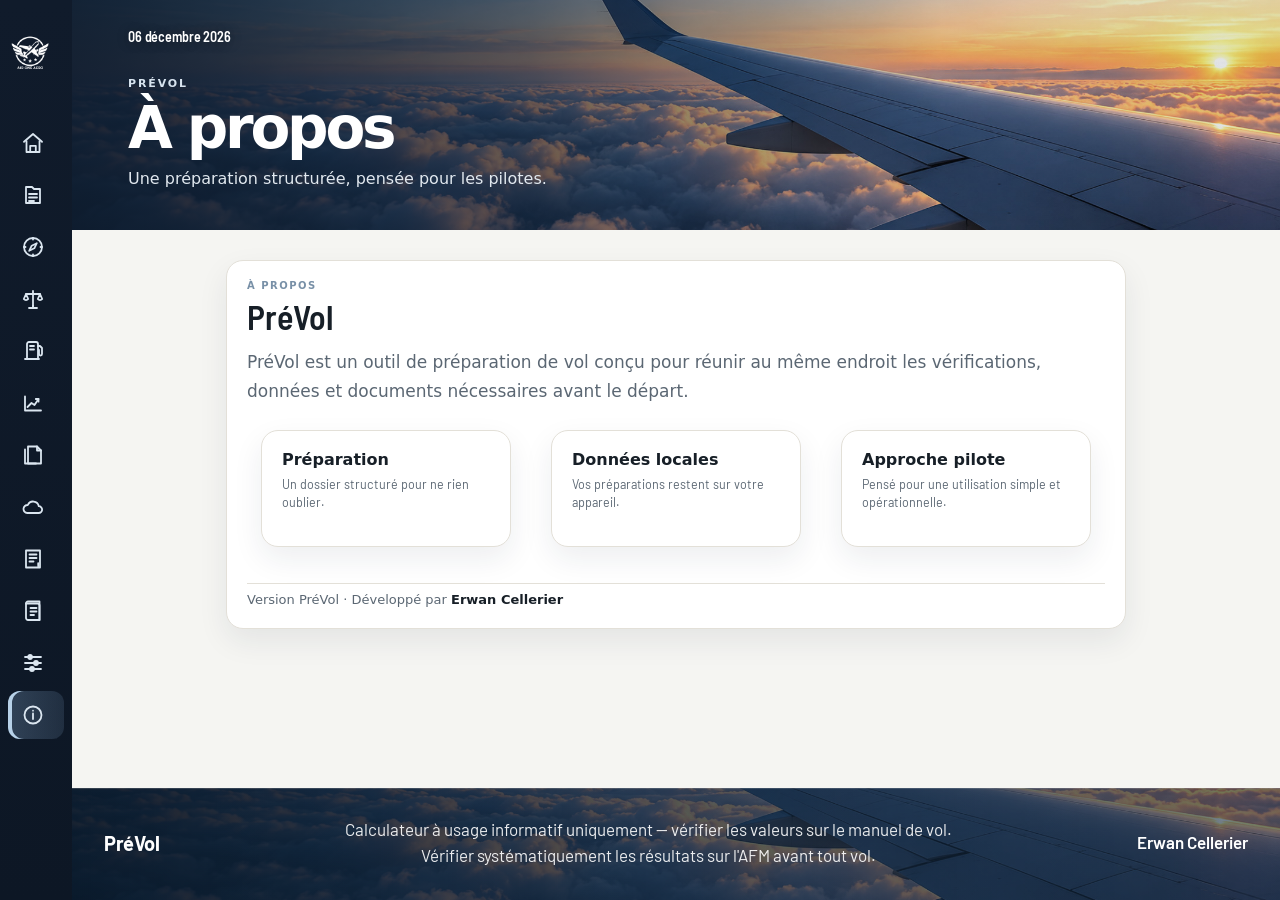
==== commit 7422d1c3: "Add files via upload" ====
--- a/a-propos.html
+++ b/a-propos.html
@@ -119,7 +119,7 @@
 </section>
 <!-- 3. MASSE -->
 <section class="card view-mass" id="sectionMass">
-<div class="section-title-row"><h2><span class="idx">02</span> Masses</h2><a class="section-open-link" href="masse-centrage.html">Ouvrir Masse & centrage ↗</a></div>
+<div class="section-title-row"><h2><span class="idx">02</span> Masses</h2></div>
 <div class="grid g3">
 <div class="field"><label>Poids pilote (kg)</label><input id="wPilot" placeholder="kg" type="number"/></div>
 <div class="field opt"><label>Poids copilote (kg)</label><input id="wCopilot" placeholder="kg" type="number"/></div>
@@ -140,7 +140,7 @@
 </section>
 <!-- 4. CARBURANT -->
 <section class="card view-fuel" id="sectionFuel">
-<div class="section-title-row"><h2><span class="idx">03</span> Carburant</h2><a class="section-open-link" href="carburant.html">Ouvrir Carburant ↗</a></div>
+<div class="section-title-row"><h2><span class="idx">03</span> Carburant</h2></div>
 <div class="grid g4">
 <div class="field"><label>Temps de vol prévu (min)</label><input id="flightTime" placeholder="min" type="number"/></div>
 <div class="field"><label>Réserve finale</label>
@@ -166,7 +166,7 @@
 </section>
 <!-- 4. ENVIRONNEMENT & PISTES -->
 <section class="card view-environment" id="sectionEnvironment">
-<div class="section-title-row"><h2><span class="idx">04</span> Environnement &amp; pistes</h2><a class="section-open-link" href="performances.html">Ouvrir Performances ↗</a></div>
+<div class="section-title-row"><h2><span class="idx">04</span> Environnement &amp; pistes</h2></div>
 <div class="subhead wx-only">Bulletin METAR / TAF</div>
 <div class="smallhint wx-only" style="margin-bottom:10px;">
       Données Aviation Weather Center (NOAA), gratuites et sans compte.
@@ -319,7 +319,7 @@
 </section>
 <!-- 7. DOCUMENTS & PILOTE -->
 <section class="card view-docs" id="sectionDocs">
-<div class="section-title-row"><h2><span class="idx">06</span> Documents &amp; Pilote</h2><a class="section-open-link" href="documents.html">Ouvrir Documents ↗</a></div>
+<div class="section-title-row"><h2><span class="idx">06</span> Documents &amp; Pilote</h2></div>
 <div class="subhead">Documents avion</div>
 <div class="checklist">
 <label class="chk"><input id="docAFM" type="checkbox"/><span>Manuel de vol (AFM)</span></label>
@@ -354,7 +354,7 @@
 </section>
 <!-- 8. METEO & NOTAM -->
 <section class="card view-weather" id="sectionWeather">
-<div class="section-title-row wx-only notam-only"><h2 class="wx-only notam-only"><span class="idx">07</span> Météo &amp; NOTAM</h2><a class="section-open-link" href="meteo.html">Ouvrir Météo ↗</a></div>
+<div class="section-title-row wx-only notam-only"><h2 class="wx-only notam-only"><span class="idx">07</span> Météo &amp; NOTAM</h2></div>
 <div class="subhead wx-only">Éléments consultés</div>
 <div class="checklist wx-only">
 <label class="chk"><input id="wxEuroc" type="checkbox"/><span>EUROC</span></label>
--- a/app.css
+++ b/app.css
@@ -1101,3 +1101,56 @@
     display:none !important;
   }
 }
+
+/* Air One Aero — logo blanc sur la sidebar bleue */
+.side-brand-logo{
+  filter:none !important;
+}
+
+
+/* =========================================================
+   CARNET DE VOL — actions et commentaire
+   ========================================================= */
+
+/* Les boutons Actions sont de vraies cases carrées :
+   l'icône est centrée horizontalement et verticalement. */
+.carnet-page .actions-cell {
+    display: flex !important;
+    align-items: center !important;
+    justify-content: flex-end !important;
+    gap: 8px !important;
+    min-height: 38px;
+}
+
+.carnet-page .actions-cell .icon-btn {
+    width: 40px !important;
+    height: 36px !important;
+    min-width: 40px !important;
+    min-height: 36px !important;
+    margin: 0 !important;
+    padding: 0 !important;
+    display: inline-flex !important;
+    align-items: center !important;
+    justify-content: center !important;
+    align-content: center !important;
+    line-height: 1 !important;
+    font-size: 17px !important;
+    text-align: center !important;
+    vertical-align: middle !important;
+    box-sizing: border-box !important;
+}
+
+.carnet-page .actions-cell .icon-btn::before,
+.carnet-page .actions-cell .icon-btn::after {
+    line-height: 1 !important;
+}
+
+/* Colonne Commentaire */
+.carnet-page .comment-cell {
+    min-width: 180px;
+    max-width: 300px;
+    white-space: normal !important;
+    overflow: hidden;
+    text-overflow: ellipsis;
+    line-height: 1.35;
+}
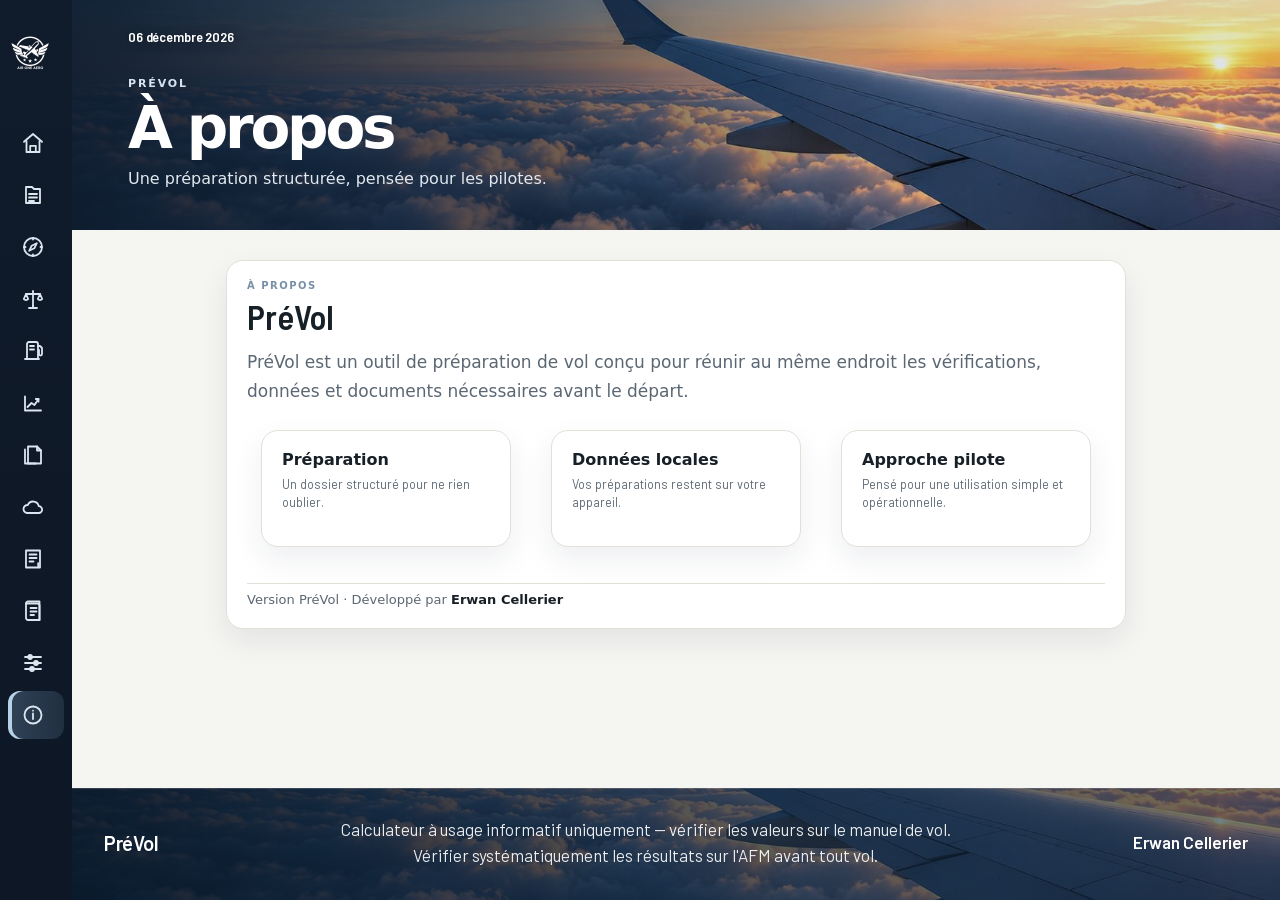
==== commit 1762535e: "PréVol v55 : corrections de calcul, hors ligne et allègement - Vent de face arrondi au kt inférieur " ====
--- a/a-propos.html
+++ b/a-propos.html
@@ -46,8 +46,7 @@
   }
 })();
 </script>
-<link href="https://fonts.googleapis.com" rel="preconnect"/>
-<link href="https://fonts.googleapis.com/css2?family=Barlow+Semi+Condensed:wght@400;500;600;700&amp;family=Barlow:wght@400;500;600&amp;display=swap" rel="stylesheet"/>
+<link rel="preload" href="font-barlow-400.woff2" as="font" type="font/woff2" crossorigin/>
 <link rel="stylesheet" href="app.css">
 <style id="prevol-page-scope">
         /* Page À propos : cette page est un contenu autonome.
@@ -66,7 +65,7 @@
   <div class="side-brand-copy"><div class="side-name">PréVol</div><div class="side-sub">Préparation de vol</div></div>
 </div>
 <div class="side-rule"></div>
-<nav class="side-nav"><a class="tab nav-page-link" href="index.html"><span class="nav-ico"><svg viewBox="0 0 24 24" aria-hidden="true"><path d="M3 10.8 12 3l9 7.8"/><path d="M5.5 10.2V21h13V10.2"/><path d="M9.2 21v-6.2h5.6V21"/></svg></span><span>Tableau de bord</span></a><a class="tab nav-page-link" href="dossier.html"><span class="nav-ico"><svg viewBox="0 0 24 24" aria-hidden="true"><path d="M5 4h6l2 2h6v14H5z"/><path d="M8 11h8M8 14.5h8M8 18h5"/></svg></span><span>Dossier</span></a><a class="tab nav-page-link" href="navigation.html"><span class="nav-ico"><svg viewBox="0 0 24 24" aria-hidden="true"><circle cx="12" cy="12" r="9"/><path d="m15.8 8.2-2.5 5.1-5.1 2.5 2.5-5.1z"/><path d="M12 3v1.5M21 12h-1.5M12 21v-1.5M3 12h1.5"/></svg></span><span>Navigation</span></a><a class="tab nav-page-link" href="masse-centrage.html"><span class="nav-ico"><svg viewBox="0 0 24 24" aria-hidden="true"><path d="M12 4v15"/><path d="M5 7h14"/><path d="M5 7 2.8 12a2.8 2.8 0 0 0 4.4 0z"/><path d="M19 7 16.8 12a2.8 2.8 0 0 0 4.4 0z"/><path d="M8 21h8"/><path d="M12 19v2"/></svg></span><span>Masse &amp; centrage</span></a><a class="tab nav-page-link" href="carburant.html"><span class="nav-ico"><svg viewBox="0 0 24 24" aria-hidden="true"><path d="M6 20V5a2 2 0 0 1 2-2h7a2 2 0 0 1 2 2v15"/><path d="M4 20h14"/><path d="M9 7h4M9 10.5h4"/><path d="M17 7h2l2 2v6a1.5 1.5 0 0 1-3 0v-4"/></svg></span><span>Carburant</span></a><a class="tab nav-page-link" href="performances.html"><span class="nav-ico"><svg viewBox="0 0 24 24" aria-hidden="true"><path d="M4 19.5V5.5M4 19.5h16"/><path d="m6.5 16 4-4 3 2 4-6"/><path d="M14.8 8H17.5v2.7"/></svg></span><span>Performances</span></a><a class="tab nav-page-link" href="documents.html"><span class="nav-ico"><svg viewBox="0 0 24 24" aria-hidden="true"><path d="M7 3.5h9l4 4V20.5H7z"/><path d="M16 3.5v4h4"/><path d="M4 6.5v14h11"/></svg></span><span>Documents</span></a><a class="tab nav-page-link" href="meteo.html"><span class="nav-ico"><svg viewBox="0 0 24 24" aria-hidden="true"><path d="M6.2 18h11.4a3.4 3.4 0 0 0 .2-6.8A5.8 5.8 0 0 0 6.8 10a4 4 0 0 0-.6 8Z"/></svg></span><span>Météo</span></a><a class="tab nav-page-link" href="notam.html"><span class="nav-ico"><svg viewBox="0 0 24 24" aria-hidden="true"><path d="M5 3.5h14v17H5z"/><path d="M8.5 7.5h7M8.5 11h7M8.5 14.5h4"/><path d="M17.2 16.2v2.3M17.2 20h.01"/></svg></span><span>NOTAM</span></a><a class="tab nav-page-link" href="carnet-de-vol.html"><span class="nav-ico"><svg viewBox="0 0 24 24" aria-hidden="true"><path d="M5 4.5h11.5a2 2 0 0 1 2 2V21H7a2 2 0 0 1-2-2z"/><path d="M5 4.5a2 2 0 0 1 2-2h11.5V21"/><path d="M9.5 9h6M9.5 12.5h6M9.5 16h3.5"/></svg></span><span>Carnet de vol</span></a><a class="tab nav-page-link" href="parametres.html"><span class="nav-ico"><svg viewBox="0 0 24 24" aria-hidden="true"><path d="M4 6h16M4 12h16M4 18h16"/><circle cx="9" cy="6" r="2"/><circle cx="15" cy="12" r="2"/><circle cx="11" cy="18" r="2"/></svg></span><span>Paramètres</span></a><a class="tab nav-page-link active" href="a-propos.html"><span class="nav-ico"><svg viewBox="0 0 24 24" aria-hidden="true"><circle cx="12" cy="12" r="8.5"/><path d="M12 10.5v5.5M12 7.7h.01"/></svg></span><span>À propos</span></a></nav>
+<nav class="side-nav"><a class="tab nav-page-link" href="index.html"><span class="nav-ico"><svg viewBox="0 0 24 24" aria-hidden="true"><path d="M3 10.8 12 3l9 7.8"/><path d="M5.5 10.2V21h13V10.2"/><path d="M9.2 21v-6.2h5.6V21"/></svg></span><span>Tableau de bord</span></a><a class="tab nav-page-link" href="dossier.html"><span class="nav-ico"><svg viewBox="0 0 24 24" aria-hidden="true"><path d="M5 4h6l2 2h6v14H5z"/><path d="M8 11h8M8 14.5h8M8 18h5"/></svg></span><span>Dossier</span></a><a class="tab nav-page-link" href="navigation.html"><span class="nav-ico"><svg viewBox="0 0 24 24" aria-hidden="true"><circle cx="12" cy="12" r="9"/><path d="m15.8 8.2-2.5 5.1-5.1 2.5 2.5-5.1z"/><path d="M12 3v1.5M21 12h-1.5M12 21v-1.5M3 12h1.5"/></svg></span><span>Vol</span></a><a class="tab nav-page-link" href="masse-centrage.html"><span class="nav-ico"><svg viewBox="0 0 24 24" aria-hidden="true"><path d="M12 4v15"/><path d="M5 7h14"/><path d="M5 7 2.8 12a2.8 2.8 0 0 0 4.4 0z"/><path d="M19 7 16.8 12a2.8 2.8 0 0 0 4.4 0z"/><path d="M8 21h8"/><path d="M12 19v2"/></svg></span><span>Masse &amp; centrage</span></a><a class="tab nav-page-link" href="carburant.html"><span class="nav-ico"><svg viewBox="0 0 24 24" aria-hidden="true"><path d="M6 20V5a2 2 0 0 1 2-2h7a2 2 0 0 1 2 2v15"/><path d="M4 20h14"/><path d="M9 7h4M9 10.5h4"/><path d="M17 7h2l2 2v6a1.5 1.5 0 0 1-3 0v-4"/></svg></span><span>Carburant</span></a><a class="tab nav-page-link" href="performances.html"><span class="nav-ico"><svg viewBox="0 0 24 24" aria-hidden="true"><path d="M4 19.5V5.5M4 19.5h16"/><path d="m6.5 16 4-4 3 2 4-6"/><path d="M14.8 8H17.5v2.7"/></svg></span><span>Performances</span></a><a class="tab nav-page-link" href="documents.html"><span class="nav-ico"><svg viewBox="0 0 24 24" aria-hidden="true"><path d="M7 3.5h9l4 4V20.5H7z"/><path d="M16 3.5v4h4"/><path d="M4 6.5v14h11"/></svg></span><span>Documents</span></a><a class="tab nav-page-link" href="meteo.html"><span class="nav-ico"><svg viewBox="0 0 24 24" aria-hidden="true"><path d="M6.2 18h11.4a3.4 3.4 0 0 0 .2-6.8A5.8 5.8 0 0 0 6.8 10a4 4 0 0 0-.6 8Z"/></svg></span><span>Météo</span></a><a class="tab nav-page-link" href="notam.html"><span class="nav-ico"><svg viewBox="0 0 24 24" aria-hidden="true"><path d="M5 3.5h14v17H5z"/><path d="M8.5 7.5h7M8.5 11h7M8.5 14.5h4"/><path d="M17.2 16.2v2.3M17.2 20h.01"/></svg></span><span>NOTAM</span></a><a class="tab nav-page-link" href="carnet-de-vol.html"><span class="nav-ico"><svg viewBox="0 0 24 24" aria-hidden="true"><path d="M5 4.5h11.5a2 2 0 0 1 2 2V21H7a2 2 0 0 1-2-2z"/><path d="M5 4.5a2 2 0 0 1 2-2h11.5V21"/><path d="M9.5 9h6M9.5 12.5h6M9.5 16h3.5"/></svg></span><span>Carnet de vol</span></a><a class="tab nav-page-link" href="parametres.html"><span class="nav-ico"><svg viewBox="0 0 24 24" aria-hidden="true"><path d="M4 6h16M4 12h16M4 18h16"/><circle cx="9" cy="6" r="2"/><circle cx="15" cy="12" r="2"/><circle cx="11" cy="18" r="2"/></svg></span><span>Paramètres</span></a><a class="tab nav-page-link active" href="a-propos.html"><span class="nav-ico"><svg viewBox="0 0 24 24" aria-hidden="true"><circle cx="12" cy="12" r="8.5"/><path d="M12 10.5v5.5M12 7.7h.01"/></svg></span><span>À propos</span></a></nav>
 <div class="side-spacer"></div>
 <div class="side-footer"><span class="net-status"><span class="dot" id="netDot"></span><span id="netStatusLabel">—</span></span><span id="appVersionLine"></span></div>
 </aside>
@@ -137,6 +136,39 @@
 <div class="field"><label>Bras réservoir (m)</label><input id="armFuel" step="0.01" type="number"/></div>
 </div>
 </details>
+<div class="live-mb-card" id="liveMassBalanceCard">
+  <div class="live-mb-head">
+    <div>
+      <div class="eyebrow">CALCUL EN DIRECT</div>
+      <h3>Masse &amp; centrage</h3>
+    </div>
+    <span class="live-mb-status" id="liveMassBalanceStatus">En attente de données</span>
+  </div>
+  <div class="live-mb-layout">
+    <div class="live-mb-chart" id="liveMassBalanceChart"></div>
+    <div class="live-mb-readout">
+      <div class="live-mb-value">
+        <span>Masse décollage</span>
+        <strong id="liveMassTo">—</strong>
+      </div>
+      <div class="live-mb-value">
+        <span>Centrage décollage</span>
+        <strong id="liveCgTo">—</strong>
+      </div>
+      <div class="live-mb-value">
+        <span>Masse atterrissage</span>
+        <strong id="liveMassLd">—</strong>
+      </div>
+      <div class="live-mb-value">
+        <span>Centrage atterrissage</span>
+        <strong id="liveCgLd">—</strong>
+      </div>
+      <div class="smallhint" id="liveMassBalanceHint">
+        Le diagramme se met à jour automatiquement à chaque modification.
+      </div>
+    </div>
+  </div>
+</div>
 </section>
 <!-- 4. CARBURANT -->
 <section class="card view-fuel" id="sectionFuel">
@@ -163,6 +195,16 @@
 <div class="field"><label>Densité carburant (kg/L)</label><input id="fuelDensity" step="0.001" type="number"/></div>
 </div>
 </details>
+<div class="fuel-live" id="dossierFuelResult">
+<div class="subhead" style="margin-top:14px">Calcul carburant</div>
+<div class="fuel-live-grid">
+<div class="fuel-live-item"><span>Carburant pour le trajet</span><b id="dfTrip">—</b></div>
+<div class="fuel-live-item"><span>Minimum réglementaire</span><b id="dfMin">—</b></div>
+<div class="fuel-live-item"><span>Autonomie</span><b id="dfEndurance">—</b></div>
+<div class="fuel-live-item"><span>Marge</span><b id="dfMargin">—</b></div>
+</div>
+<div class="rwyMsg" id="dfStatus"></div>
+</div>
 </section>
 <!-- 4. ENVIRONNEMENT & PISTES -->
 <section class="card view-environment" id="sectionEnvironment">
@@ -307,6 +349,11 @@
 <div class="btnrow" style="display:flex;gap:10px;flex-wrap:wrap;margin-top:10px;">
 <button class="btnMini" id="rwyAddBtn" type="button">+ Ajouter / modifier une piste</button>
 </div>
+<div class="rwy-live" id="rwyDiagram">
+<div class="subhead" style="margin-top:14px">Schéma de piste</div>
+<div class="rwy-live-host" id="rwyDiagramHost"></div>
+<div class="smallhint" id="rwyDiagramHint"></div>
+</div>
 </section>
 <!-- 5. OPTIONNEL / CARTOUCHE -->
 <section class="card view-folder" id="sectionCartouche">
@@ -320,6 +367,15 @@
 <!-- 7. DOCUMENTS & PILOTE -->
 <section class="card view-docs" id="sectionDocs">
 <div class="section-title-row"><h2><span class="idx">06</span> Documents &amp; Pilote</h2></div>
+<div class="subhead">Documents pilote</div>
+<div class="smallhint">Joint au dossier les pièces de ta bibliothèque : licence, médical, SEP… Elles se gèrent depuis la page « Dossiers enregistrés ».</div>
+<div class="btnrow" style="display:flex;gap:10px;flex-wrap:wrap;margin-top:8px;">
+<button class="btnMini primary" id="pilotDocAdd" type="button" style="flex:1 1 60%;">Ajouter les documents pilote</button>
+<button class="btnMini danger" id="pilotDocClear" style="display:none;flex:1 1 30%;" type="button">Retirer</button>
+</div>
+<div class="rwyMsg" id="pilotDocMsg"></div>
+<div id="pilotDocPreview"></div>
+
 <div class="subhead">Documents avion</div>
 <div class="checklist">
 <label class="chk"><input id="docAFM" type="checkbox"/><span>Manuel de vol (AFM)</span></label>
--- a/app.css
+++ b/app.css
@@ -1,3 +1,11 @@
+/* Polices auto-hébergées (v55) : disponibles hors ligne, plus d'appel à Google Fonts. */
+@font-face{font-family:'Barlow';font-style:normal;font-weight:400;font-display:swap;src:url(font-barlow-400.woff2) format('woff2');}
+@font-face{font-family:'Barlow';font-style:normal;font-weight:500;font-display:swap;src:url(font-barlow-500.woff2) format('woff2');}
+@font-face{font-family:'Barlow';font-style:normal;font-weight:600;font-display:swap;src:url(font-barlow-600.woff2) format('woff2');}
+@font-face{font-family:'Barlow Semi Condensed';font-style:normal;font-weight:400;font-display:swap;src:url(font-bsc-400.woff2) format('woff2');}
+@font-face{font-family:'Barlow Semi Condensed';font-style:normal;font-weight:500;font-display:swap;src:url(font-bsc-500.woff2) format('woff2');}
+@font-face{font-family:'Barlow Semi Condensed';font-style:normal;font-weight:600;font-display:swap;src:url(font-bsc-600.woff2) format('woff2');}
+@font-face{font-family:'Barlow Semi Condensed';font-style:normal;font-weight:700;font-display:swap;src:url(font-bsc-700.woff2) format('woff2');}
 /* ============================================================
    PréVol — feuille de style unique, partagée par toutes les pages.
    Extraite le 07/09/2026 des blocs <style> qui étaient recopiés
@@ -389,10 +397,10 @@
   #printReport td.val{background:#fff;}
   #printReport th.ctr,#printReport td.ctr{text-align:center;}
   #printReport td.yn{color:#2d5b96;font-weight:bold;text-align:center;width:38px;}
-  #printReport td.fill{height:13px;background:#fff;}
+  #printReport td.fill{height:3.6mm;background:#fff;}
   /* Minima : lignes réduites pour tenir sur une seule page météo */
   #printReport .minimaTable{font-size:7.5pt;}
-  #printReport .minimaTable td.fill{height:22px;}
+  #printReport .minimaTable td.fill{height:6mm;}
   #printReport .minimaTable td,#printReport .minimaTable th{padding:1px 4px;}
   #printReport .minimaTable td.lbl,#printReport .minimaTable td.val{vertical-align:middle;}
   /* Carburant : lignes +15% */
@@ -400,7 +408,7 @@
   /* Masse & centrage : un peu plus aéré */
   #printReport .massTable td,#printReport .massTable th{padding:4px 6px;}
   /* Grande zone de saisie (menaces) */
-  #printReport td.bigbox{height:430px;background:#fff;vertical-align:top;}
+  #printReport td.bigbox{height:114mm;background:#fff;vertical-align:top;}
   /* Résultat conforme mis en évidence */
   #printReport td.okcell{background:#d9f0e1;font-weight:bold;}
   /* Page performances : en-tête compact pour libérer de la place,
@@ -429,37 +437,10 @@
   #printReport .statusline{font-size:10pt;font-weight:bold;margin:7px 0;}
   #printReport .statusline.ok{color:#1a7d43;}
   #printReport .statusline.bad{color:#b02a20;}
-  #printReport .freebox{border:1px solid #000;min-height:150px;padding:6px 8px;margin-bottom:8px;
+  #printReport .freebox{border:1px solid #000;min-height:40mm;padding:6px 8px;margin-bottom:8px;
     white-space:pre-wrap;background:#fff;}
 
-  @media print{
-    html,body{background:#fff !important;background-image:none !important;}
-    /* La bande de barre d'état est un artifice d'écran : jamais imprimée */
-    body::before{display:none !important;}
-    /* Le dossier à imprimer est imbriqué : .wrap > #pageFlight > #printReportWrap.
-       Il faut donc dégager les frères à CHAQUE niveau. Masquer seulement les
-       enfants directs de .wrap emporterait #pageFlight avec eux, et un
-       display:block sur un descendant ne ressuscite pas un ancêtre masqué :
-       la page sortait entièrement blanche.
-       Forcer #pageFlight visible permet aussi d'imprimer depuis n'importe
-       quel onglet (partage Safari → Imprimer alors qu'on est sur l'Accueil). */
-    .wrap > *{display:none !important;}
-    #pageFlight{display:block !important;}
-    #pageFlight > *:not(#printReportWrap){display:none !important;}
-    .wrap{max-width:none !important;padding:0 !important;margin:0 !important;background:#fff !important;}
-    #printReportWrap{display:block !important;background:#fff !important;}
-    #printReportWrap .hint, #printReportWrap .btnrow{display:none !important;}
-    #printReport{position:static !important;max-width:none !important;width:auto !important;margin:0 !important;
-      transform:none !important;}
-    #printScaler{overflow:visible !important;height:auto !important;}
-    #printReport .page{box-shadow:none !important;border:none !important;border-radius:0 !important;margin-bottom:0 !important;
-      padding:0 !important;width:auto !important;min-height:0 !important;overflow:visible !important;
-      page-break-after:always !important;break-after:page !important;}
-    #printReport .page:last-child{page-break-after:auto !important;break-after:auto !important;}
-    #printReport th,#printReport td,#printReport .fplTitle.boxed,#printReport .noteBox,#printReport .summaryTable td{
-      -webkit-print-color-adjust:exact !important;print-color-adjust:exact !important;}
-    @page{margin:12mm;background:#fff;}
-  }
+  
 
 /* ================= PREMIUM DASHBOARD ================= */
 :root{--premium-navy:#101b2b;--premium-navy-2:#17253a;--premium-blue:#8fb0cf;--premium-ink:#132033;--premium-paper:#f5f5f2;--premium-border:rgba(20,35,52,.10);--premium-shadow:0 12px 30px rgba(23,37,58,.08)}
@@ -492,7 +473,8 @@
 @media(max-width:1050px){.app-shell{grid-template-columns:78px minmax(0,1fr)}.side-brand,.side-rule,.side-nav .tab span:not(.nav-ico),.side-footer{display:none}.sidebar{padding:24px 8px}.side-nav .tab{justify-content:center;padding:13px 8px;border-radius:12px}.nav-ico{font-size:22px}.dashboard-grid{grid-template-columns:1fr 1fr}.dashboard-side{grid-column:1/-1;display:grid;grid-template-columns:1fr 1fr}.hero-quote{display:none}}
 @media(max-width:760px){.app-shell{display:block}.sidebar{position:sticky;top:0;height:auto;padding:8px 10px;background:#101b2b;display:block}.side-brand,.side-rule,.side-spacer,.side-bottom,.side-footer{display:none}.side-nav{display:flex;flex-direction:row;overflow:auto;gap:4px}.side-nav .tab{flex:0 0 auto;justify-content:center;border-radius:10px;padding:9px 12px}.side-nav .tab span:not(.nav-ico){display:none}.nav-ico{font-size:19px}.main-content{min-height:calc(100vh - 58px)}header.top{height:255px;padding:30px 24px!important;align-items:flex-end!important;background-position:65% center}.hero-copy h1{font-size:55px}.hero-sub{font-size:22px}.hero-copy p{font-size:13px;max-width:38ch}.hero-date{font-size:14px;margin-bottom:24px}.page-panel{padding:16px 14px 50px}.dashboard-hero-note{display:block}.dashboard-primary{width:100%;margin-top:14px}.quick-actions{grid-template-columns:1fr 1fr}.dashboard-grid{grid-template-columns:1fr}.dashboard-side{display:flex}.storage-layout{grid-template-columns:1fr}}
 @media(max-width:440px){header.top{height:245px}.hero-quote{display:none}.hero-copy h1{font-size:48px}.hero-sub{font-size:20px}.hero-copy p{font-size:12px}.quick-card{min-height:105px;padding:13px}.dashboard-hero-note h2{font-size:21px}.weather-stats{grid-template-columns:repeat(2,1fr);row-gap:12px}}
-@media print{.sidebar{display:none!important}.app-shell{display:block!important}.main-content{width:100%!important}.tabs{display:none!important}.page-panel{max-width:none!important;padding:0!important}header.top{display:none!important}}
+/* bloc print hérité supprimé : il réaffichait .app-shell que les règles
+   d'impression venaient de masquer, et faisait imprimer toute l'application */
 
 .rwyCard{border:0!important;border-top:1px solid var(--premium-border)!important;border-radius:0!important;background:transparent!important;padding:12px 2px!important;margin:0!important;box-shadow:none!important}.rwyCard:first-child{border-top:0!important}.rwyCard .smallhint{font-size:11px!important;margin-top:4px}.rwyCard .btnrow{opacity:.0;max-height:0;overflow:hidden;transition:.18s}.rwyCard:hover .btnrow,.rwyCard:focus-within .btnrow{opacity:1;max-height:80px}.rwyCard .btnMini{font-size:10px!important;padding:6px 8px!important}.dashboard-card .rwyCard>div:first-child{font-size:13px!important;color:var(--premium-ink)}footer{max-width:1280px;margin:0 auto;padding:20px 32px 30px;text-align:center;color:#8a96a2;font-size:10px;line-height:1.6}
 
@@ -1154,3 +1136,464 @@
     text-overflow: ellipsis;
     line-height: 1.35;
 }
+
+
+/* =========================================================
+   MASSE & CENTRAGE — DIAGRAMME EN TEMPS RÉEL
+   ========================================================= */
+.live-mb-card{
+  margin-top:16px;
+  padding:18px;
+  border:1px solid var(--line);
+  border-radius:16px;
+  background:var(--panel);
+  overflow:hidden;
+}
+.live-mb-head{
+  display:flex;
+  align-items:center;
+  justify-content:space-between;
+  gap:12px;
+  margin-bottom:12px;
+}
+.live-mb-head h3{
+  margin:3px 0 0;
+  font-size:17px;
+}
+.live-mb-status{
+  display:inline-flex;
+  align-items:center;
+  min-height:30px;
+  padding:6px 10px;
+  border-radius:999px;
+  background:var(--panel2);
+  border:1px solid var(--line);
+  color:var(--muted);
+  font-size:11px;
+  font-weight:700;
+}
+.live-mb-status.ok{
+  color:#17613b;
+  background:#eef9f2;
+  border-color:#bfe7cd;
+}
+.live-mb-status.bad{
+  color:#9b2e2e;
+  background:#fff1f1;
+  border-color:#efc5c5;
+}
+.live-mb-layout{
+  display:grid;
+  grid-template-columns:minmax(0,1fr) 230px;
+  gap:18px;
+  align-items:center;
+}
+.live-mb-chart{
+  min-width:0;
+  overflow:auto;
+  border:1px solid var(--line);
+  border-radius:12px;
+  background:#fff;
+  padding:6px;
+}
+.live-mb-chart svg{
+  display:block;
+  max-width:100%;
+  height:auto;
+  margin:0 auto;
+}
+.live-mb-placeholder{
+  min-height:390px;
+  display:flex;
+  align-items:center;
+  justify-content:center;
+  padding:30px;
+  color:var(--muted);
+  text-align:center;
+}
+.live-mb-readout{
+  display:grid;
+  grid-template-columns:1fr 1fr;
+  gap:9px;
+}
+.live-mb-value{
+  padding:11px;
+  border:1px solid var(--line);
+  border-radius:11px;
+  background:var(--panel2);
+}
+.live-mb-value span{
+  display:block;
+  color:var(--muted);
+  font:600 9px var(--code);
+  letter-spacing:.06em;
+  text-transform:uppercase;
+}
+.live-mb-value strong{
+  display:block;
+  margin-top:5px;
+  font-size:16px;
+}
+.live-mb-readout .smallhint{
+  grid-column:1/-1;
+  margin-top:2px;
+}
+@media (max-width:900px){
+  .live-mb-layout{grid-template-columns:1fr}
+  .live-mb-chart{overflow-x:auto}
+}
+
+
+/* Les règles d'impression closent le fichier : elles doivent l'emporter
+   sur toutes les couches de correctifs ajoutées au fil du temps. */
+
+
+/* ---- Carnet : ligne de séance simulateur ----
+   Elle fusionne les colonnes qui ne la concernent pas. Un fond légèrement
+   teinté la distingue au premier coup d'œil d'un vol sur aéronef. */
+.carnet-page .sim-row{background:color-mix(in srgb, var(--accent) 6%, transparent);}
+.carnet-page .sim-row .sim-label{font-weight:600;}
+.carnet-page .sim-row .badge{margin-right:8px;}
+@supports not (background: color-mix(in srgb, red 6%, transparent)){
+  .carnet-page .sim-row{background:rgba(31,78,121,.06);}
+}
+
+/* ============================================================
+   TABLEAU DE BORD — graphiques d'expérience
+   Dessinés en HTML/CSS, sans bibliothèque : le rendu suit donc
+   le thème clair ou sombre sans traitement particulier, et rien
+   n'est à charger au démarrage.
+   ============================================================ */
+.chart-card .chart-figures{display:grid;grid-template-columns:repeat(2,minmax(0,1fr));
+  gap:10px;margin:4px 0 18px;}
+.chart-card .fig{border:1px solid var(--line);border-radius:3px;padding:10px 12px;background:var(--panel);}
+.chart-card .fig-k{display:block;font-size:11.5px;color:var(--muted);letter-spacing:.02em;}
+.chart-card .fig b{display:block;font-family:var(--disp);font-size:23px;font-weight:700;
+  line-height:1.1;margin-top:2px;font-variant-numeric:tabular-nums;}
+.chart-card .fig small{display:block;font-size:11px;color:var(--muted);margin-top:1px;}
+
+.chart-card .chart-block{margin-top:16px;}
+.chart-card .chart-legend{display:flex;justify-content:space-between;align-items:baseline;
+  font-size:12px;color:var(--muted);margin-bottom:7px;}
+
+/* Histogramme : douze colonnes de hauteur proportionnelle */
+.chart-card .chart-bars{display:grid;grid-template-columns:repeat(12,minmax(0,1fr));
+  gap:5px;align-items:end;height:104px;border-bottom:1px solid var(--line);}
+.chart-card .bar-slot{height:100%;display:flex;align-items:flex-end;}
+.chart-card .bar{width:100%;background:var(--accent);border-radius:2px 2px 0 0;
+  min-height:0;transition:height .25s ease;}
+.chart-card .chart-axis{display:grid;grid-template-columns:repeat(12,minmax(0,1fr));
+  gap:5px;margin-top:5px;font-size:10.5px;color:var(--muted);text-align:center;
+  text-transform:uppercase;}
+
+/* Répartition par type : libellé, barre, valeur */
+.chart-card .split-row{display:grid;grid-template-columns:minmax(0,84px) 1fr auto;
+  align-items:center;gap:10px;padding:5px 0;}
+.chart-card .split-name{font-size:12.5px;white-space:nowrap;overflow:hidden;text-overflow:ellipsis;}
+.chart-card .split-bar{display:block;height:9px;background:var(--readout-bg);
+  border-radius:2px;overflow:hidden;}
+.chart-card .split-bar i{display:block;height:100%;background:var(--accent);border-radius:2px;}
+.chart-card .split-val{font-family:var(--disp);font-size:13.5px;font-weight:600;
+  font-variant-numeric:tabular-nums;white-space:nowrap;}
+
+@media(max-width:600px){
+  .chart-card .chart-figures{grid-template-columns:minmax(0,1fr);}
+}
+
+/* ---- Prévision TAF sous l'aperçu météo ---- */
+.weather-taf{margin-top:12px;border-top:1px solid var(--line);padding-top:10px;}
+.weather-taf .taf-title{font-size:11.5px;color:var(--muted);margin-bottom:5px;}
+.weather-taf .taf-line{font-family:var(--code);font-size:11px;line-height:1.5;
+  word-break:break-word;}
+.weather-taf .taf-line:not(.first){padding-left:12px;color:var(--muted);}
+
+/* ---- Carnet : saisie rapide des temps ----
+   Le carnet compte quinze colonnes de durées, presque toujours égales au
+   temps de vol. Le bloc rapide les remplit ; le détail reste dépliable
+   pour les vols où une durée diffère. */
+.carnet-page .quick-times{border:1px solid var(--line);border-radius:4px;
+  padding:14px;background:var(--readout-bg);}
+.carnet-page .auto-tag{font-size:10.5px;color:var(--accent);font-weight:600;
+  margin-left:6px;text-transform:none;}
+.carnet-page .quick-checks{display:flex;gap:14px;flex-wrap:wrap;align-items:center;
+  min-height:38px;}
+.carnet-page .qc{display:flex;align-items:center;gap:6px;font-size:13px;
+  white-space:nowrap;cursor:pointer;margin:0;}
+.carnet-page .qc input{width:auto;margin:0;}
+.carnet-page .extra-toggle{display:flex;align-items:center;gap:12px;flex-wrap:wrap;
+  margin:18px 0 4px;padding-top:14px;border-top:1px solid var(--line);}
+.carnet-page .extra-toggle .small{color:var(--muted);}
+
+/* ---- Verdict carburant, sous la section 03 ----
+   Affiché pendant la saisie, sans attendre le calcul complet : c'est la
+   décision la plus structurante de la préparation. */
+.fuel-live-grid{display:grid;grid-template-columns:repeat(4,minmax(0,1fr));gap:10px;}
+.fuel-live-item{border:1px solid var(--line);border-radius:3px;padding:9px 11px;
+  background:var(--readout-bg);}
+.fuel-live-item span{display:block;font-size:11.5px;color:var(--muted);line-height:1.3;}
+.fuel-live-item b{display:block;font-family:var(--disp);font-size:20px;font-weight:700;
+  margin-top:3px;font-variant-numeric:tabular-nums;}
+@media(max-width:760px){ .fuel-live-grid{grid-template-columns:repeat(2,minmax(0,1fr));} }
+/* La page Carburant a déjà son propre bloc de résultat : pas de doublon */
+body[data-view="fuel"] #dossierFuelResult{display:none;}
+
+/* Les règles d'impression closent le fichier : elles doivent l'emporter
+   sur toutes les couches ajoutées au fil du temps. */
+@media print{
+    html,body{background:#fff !important;background-image:none !important;}
+    /* La bande de barre d'état est un artifice d'écran : jamais imprimée */
+    body::before{display:none !important;}
+    /* Structure actuelle : body > .wrap > .app-shell > (aside + main) >
+       (header + panneaux) > #printReportWrap. Masquer « .wrap > * » revenait
+       à masquer .app-shell, donc le dossier avec. On dégage donc les frères
+       à chaque niveau, en laissant passer la seule chaîne utile. */
+    .sidebar, header.top, .tabs, footer, .premium-footer,
+    #pageHome, #pageAircraft, #pageAirport,
+    .runbar, #results, #lastMinuteCard, #loadFixCard{display:none !important;}
+    .wrap, .app-shell, .main-content, .app-shell > main{
+      display:block !important; margin:0 !important; padding:0 !important;
+      max-width:none !important; width:auto !important; min-height:0 !important;
+      background:#fff !important; box-shadow:none !important;}
+    #pageFlight{display:block !important; max-width:none !important; padding:0 !important;}
+    #pageFlight > *:not(#printReportWrap){display:none !important;}
+    #printReportWrap{display:block !important;background:#fff !important;}
+    #printReportWrap .hint, #printReportWrap .btnrow{display:none !important;}
+    #printReport{position:static !important;max-width:none !important;width:auto !important;margin:0 !important;
+      transform:none !important;}
+    #printScaler{overflow:visible !important;height:auto !important;}
+    #printReport .page{box-shadow:none !important;border:none !important;border-radius:0 !important;margin-bottom:0 !important;
+      padding:10mm !important;box-sizing:border-box !important;width:auto !important;min-height:0 !important;overflow:visible !important;
+      page-break-after:always !important;break-after:page !important;}
+    #printReport .page:last-child{page-break-after:auto !important;break-after:auto !important;}
+    #printReport th,#printReport td,#printReport .fplTitle.boxed,#printReport .noteBox,#printReport .summaryTable td{
+      -webkit-print-color-adjust:exact !important;print-color-adjust:exact !important;}
+    /* Marge nulle ici : avec des marges de page non nulles, Chrome et Firefox
+   impriment leur propre en-tête (titre du document) et leur pied de page
+   (URL, date, pagination). En la mettant à zéro et en reportant la marge
+   sur le contenu, ces mentions disparaissent dans la plupart des cas. */
+    @page{size:A4;margin:0;}
+  
+    /* Bordures des tableaux du dossier.
+       Elles étaient déclarées en 1px. À l'impression, un pixel vaut environ
+       0,26 mm : les traits VERTICAUX tombent alors sous le seuil de rendu de
+       certains moteurs PDF et disparaissent, tandis que les horizontaux
+       survivent en s'alignant sur une rangée de pixels. D'où des tableaux
+       sans montants ni cadre extérieur.
+       En millimètres, l'épaisseur ne dépend plus de la résolution. */
+    #printReport table{border:0.35mm solid #000 !important;
+      border-collapse:collapse !important;}
+    #printReport th, #printReport td{border:0.2mm solid #000 !important;}
+    #printReport .noteBox, #printReport .freebox,
+    #printReport .fplTitle.boxed{border:0.25mm solid #000 !important;}
+    /* Les aplats de titre doivent être imprimés, pas ignorés comme décor */
+    #printReport th, #printReport .fplTitle.boxed, #printReport .noteBox{
+      -webkit-print-color-adjust:exact !important; print-color-adjust:exact !important;}
+  }
+
+/* ---- Schéma de piste, section Environnement ----
+   Deux vues en plan, décollage puis atterrissage, dessinées en SVG :
+   elles suivent donc le thème sans traitement particulier. */
+.rwy-live-host svg{display:block;width:100%;height:auto;margin:6px 0 14px;
+  border:1px solid var(--line);border-radius:3px;background:var(--panel);}
+
+/* ============================================================
+   MENU SUR TÉLÉPHONE
+   ------------------------------------------------------------
+   La barre horizontale ne montrait que des icônes : les libellés
+   étaient masqués par display:none, et douze pictogrammes seuls
+   ne se distinguent pas. La barre débordait en plus sur la droite
+   sans que rien ne l'indique.
+
+   Chaque entrée devient une pastille icône + libellé empilés. Le
+   défilement horizontal reste, mais on sait désormais où l'on va,
+   et un dégradé sur le bord droit signale qu'il y a une suite.
+   ============================================================ */
+@media(max-width:760px){
+  .sidebar{padding:6px 0 8px;position:relative;}
+
+  .side-nav{
+    display:flex;flex-direction:row;gap:2px;
+    overflow-x:auto;overflow-y:hidden;
+    scroll-snap-type:x proximity;
+    -webkit-overflow-scrolling:touch;
+    padding:0 10px 2px;
+    scrollbar-width:none;
+  }
+  .side-nav::-webkit-scrollbar{display:none;}
+
+  .side-nav .tab{
+    flex:0 0 auto;scroll-snap-align:start;
+    display:flex;flex-direction:column;align-items:center;justify-content:flex-start;
+    gap:3px;width:72px;padding:7px 2px 6px;border-radius:10px;
+    border-bottom:none;margin-bottom:0;
+  }
+  /* Les libellés reviennent, sur deux lignes au plus */
+  .side-nav .tab span:not(.nav-ico){
+    display:block;font-size:10.5px;line-height:1.15;text-align:center;
+    white-space:normal;word-break:break-word;opacity:1;
+  }
+  .side-nav .tab .nav-ico{font-size:17px;line-height:1;}
+  .side-nav .tab .nav-ico svg{width:20px;height:20px;}
+
+  /* La page active doit se repérer sans lire */
+  .side-nav .tab.active{background:rgba(255,255,255,.14);}
+  .side-nav .tab.active span:not(.nav-ico){font-weight:600;}
+
+  /* Indice de défilement : la barre continue au-delà du bord droit */
+  .sidebar::after{
+    content:'';position:absolute;top:0;right:0;bottom:0;width:26px;
+    pointer-events:none;
+    background:linear-gradient(90deg, rgba(16,27,43,0), rgba(16,27,43,.95));
+  }
+}
+
+/* ============================================================
+   ZONE SÛRE iOS — menu sur téléphone
+   ------------------------------------------------------------
+   En mode application installée, le contenu passe SOUS la barre
+   d'état et l'îlot des caméras : c'est l'effet de
+   apple-mobile-web-app-status-bar-style=black-translucent, combiné
+   à viewport-fit=cover. Une bande sombre en position fixe couvrait
+   déjà cette zone, mais le menu n'en tenait pas compte et ses
+   pastilles passaient dessous.
+
+   Sur téléphone, la bande est retirée et c'est le menu lui-même qui
+   descend de la hauteur de la zone sûre : son fond remplit alors
+   l'espace de l'îlot, sans raccord de couleur visible. Il est en
+   position collante, donc il continue de couvrir cette zone au
+   défilement.
+   ============================================================ */
+@media(max-width:760px){
+  body::before{display:none;}
+
+  .sidebar{
+    padding-top:calc(env(safe-area-inset-top, 0px) + 8px);
+    padding-left:env(safe-area-inset-left, 0px);
+    padding-right:env(safe-area-inset-right, 0px);
+    z-index:50;
+  }
+  /* En paysage, l'îlot mange le bord gauche ou droit */
+  .side-nav{
+    padding-left:calc(10px + env(safe-area-inset-left, 0px));
+    padding-right:calc(10px + env(safe-area-inset-right, 0px));
+  }
+  .sidebar::after{right:env(safe-area-inset-right, 0px);}
+
+  /* Le bas de page doit rester au-dessus de la barre d'accueil */
+  .main-content, .app-shell > main{
+    padding-bottom:calc(24px + env(safe-area-inset-bottom, 0px));
+  }
+
+    /* Pages de pièce jointe (dossier météo, PIB, VAC, documents pilote).
+       L'image était dimensionnée en LARGEUR : width:100%. Sur un scan A4
+       portrait, 186 mm de large donnent 263 mm de haut, plus la légende et
+       les retraits — soit 295 mm pour 297 mm disponibles. Deux millimètres
+       de marge : le moindre arrondi faisait déborder la page, et le
+       navigateur créait une feuille supplémentaire ne contenant que son
+       en-tête. D'où les treize pages parasites.
+       On contraint donc la HAUTEUR, la largeur suivant le rapport d'image. */
+    #printReport .page > img{
+      max-height:265mm !important; width:auto !important; max-width:100% !important;
+      height:auto !important; margin:0 auto !important; display:block !important;
+    }
+    /* Une page de dossier ne doit jamais générer de feuille de débordement */
+    #printReport .page{max-height:297mm !important;}
+  }
+
+/* ============================================================
+   ZOOM AUTOMATIQUE iOS SUR LES CHAMPS
+   ------------------------------------------------------------
+   Safari sur iPhone agrandit la page dès qu'on touche un champ dont
+   la police est inférieure à 16 px — et il ne revient jamais au
+   niveau initial. Le dossier restait alors zoomé, partie droite hors
+   écran, sans que rien n'explique pourquoi.
+
+   Trois familles de champs étaient sous le seuil : les zones de
+   texte (13,5 px), l'assistant de saisie avion (12 px) et le
+   sélecteur d'aérodrome de l'éditeur de piste (13 px).
+
+   La règle ne s'applique qu'au tactile : sur ordinateur, les tailles
+   d'origine sont conservées.
+   ============================================================ */
+@media(max-width:760px){
+  input, select, textarea,
+  .wizGrid input, .wizGrid select,
+  .rwyEdIcaoPick select, .rwyEdIcaoPick input,
+  .carnet-page input, .carnet-page select, .carnet-page textarea{
+    font-size:16px !important;
+  }
+}
+
+/* ============================================================
+   DÉBORDEMENT HORIZONTAL SUR TÉLÉPHONE
+   ------------------------------------------------------------
+   Le diagramme de centrage porte une largeur fixe en attribut SVG.
+   Sa grille parente utilisait `1fr`, équivalent à minmax(auto,1fr) :
+   une piste qui refuse de descendre sous la taille de son contenu.
+   La carte débordait donc à droite, entraînant toute la page.
+
+   minmax(0,1fr) autorise le rétrécissement, et le SVG se met à
+   l'échelle au lieu de défiler — sur un écran de 390 px, un
+   défilement interne dans une carte déjà étroite est inutilisable.
+   ============================================================ */
+@media(max-width:760px){
+  .live-mb-layout{grid-template-columns:minmax(0,1fr) !important;}
+  .live-mb-chart{min-width:0;overflow:hidden;}
+  .live-mb-chart svg{width:100% !important;height:auto !important;}
+  .envchart-wrap{min-width:0;padding:6px;}
+  .envchart-wrap svg{width:100% !important;}
+
+  /* Garde-fou : aucune section ne doit élargir la page */
+  .card, .page-panel, .main-content, .app-shell > main{min-width:0;}
+  .page-panel{overflow-x:clip;}
+}
+
+/* ============================================================
+   APERÇUS DE PIÈCES JOINTES
+   ------------------------------------------------------------
+   Les vignettes des PDF importés étaient posées dans une rangée
+   flex avec overflow-x:auto en style en ligne. Cela suffit à créer
+   un conteneur défilant, mais PAS à l'empêcher d'imposer sa largeur
+   à ses ancêtres : une rangée de huit pages de dossier météo
+   élargissait la page entière, d'où la partie droite inaccessible
+   dès qu'un PDF était importé — et le retour à la normale dès qu'on
+   le retirait.
+
+   La largeur est désormais bornée explicitement, et les vignettes
+   sont déclarées non rétractables pour que le défilement se fasse
+   à l'intérieur de la rangée, jamais au niveau de la page.
+   ============================================================ */
+.docStrip{
+  display:flex;gap:8px;padding:8px 0;
+  width:100%;max-width:100%;min-width:0;
+  overflow-x:auto;overflow-y:hidden;
+  -webkit-overflow-scrolling:touch;
+  scrollbar-width:thin;
+}
+.docStrip > img{flex:0 0 auto;max-width:none;}
+
+/* Les conteneurs qui les accueillent ne doivent pas se laisser élargir */
+#wxDocPreview, #ntmDocPreview, #freeDocPreview, #pilotDocPreview,
+#pilotLibList, #vacPreview{min-width:0;max-width:100%;overflow:hidden;}
+
+/* ============================================================
+   L'APERÇU A4 NE DOIT JAMAIS ÉLARGIR LA PAGE
+   ------------------------------------------------------------
+   #printReport mesure 210 mm, soit 794 px : près du double d'un
+   écran d'iPhone. Il n'est lisible que réduit par un facteur
+   d'échelle calculé en JavaScript. Tant que ce calcul n'a pas
+   abouti — conteneur masqué, images importées pas encore posées —
+   l'élément occupe sa largeur réelle et entraîne toute la page.
+
+   Le conteneur borne donc la largeur par lui-même, sans dépendre
+   du JavaScript. Sur téléphone, l'aperçu est en outre replié : à
+   390 px il est illisible, et le bouton d'impression suffit.
+   ============================================================ */
+#printScaler{overflow:hidden;max-width:100%;}
+#printReportWrap{max-width:100%;overflow:hidden;}
+
+@media(max-width:760px){
+  /* Dernier rempart : rien ne peut dépasser la largeur de l'écran */
+  html, body{max-width:100%;overflow-x:hidden;}
+  .wrap, .app-shell{max-width:100%;overflow-x:clip;}
+}
